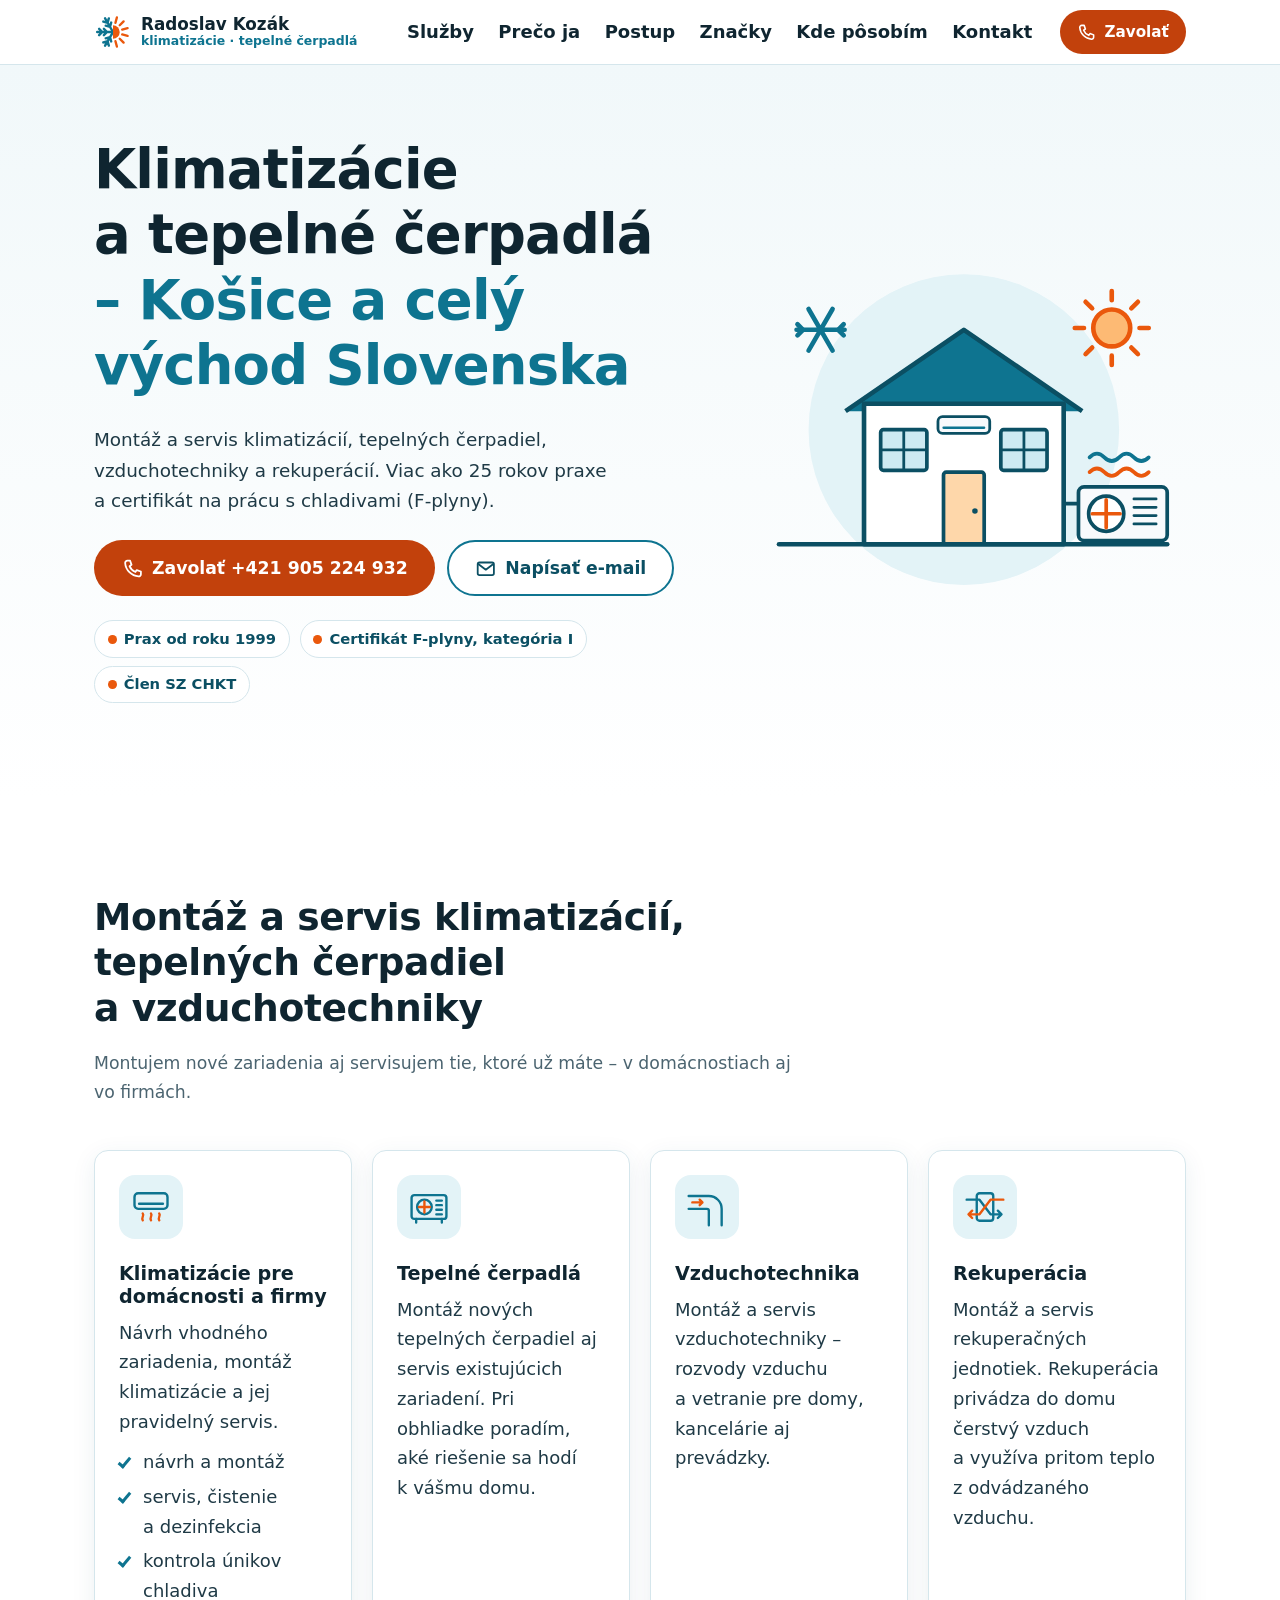
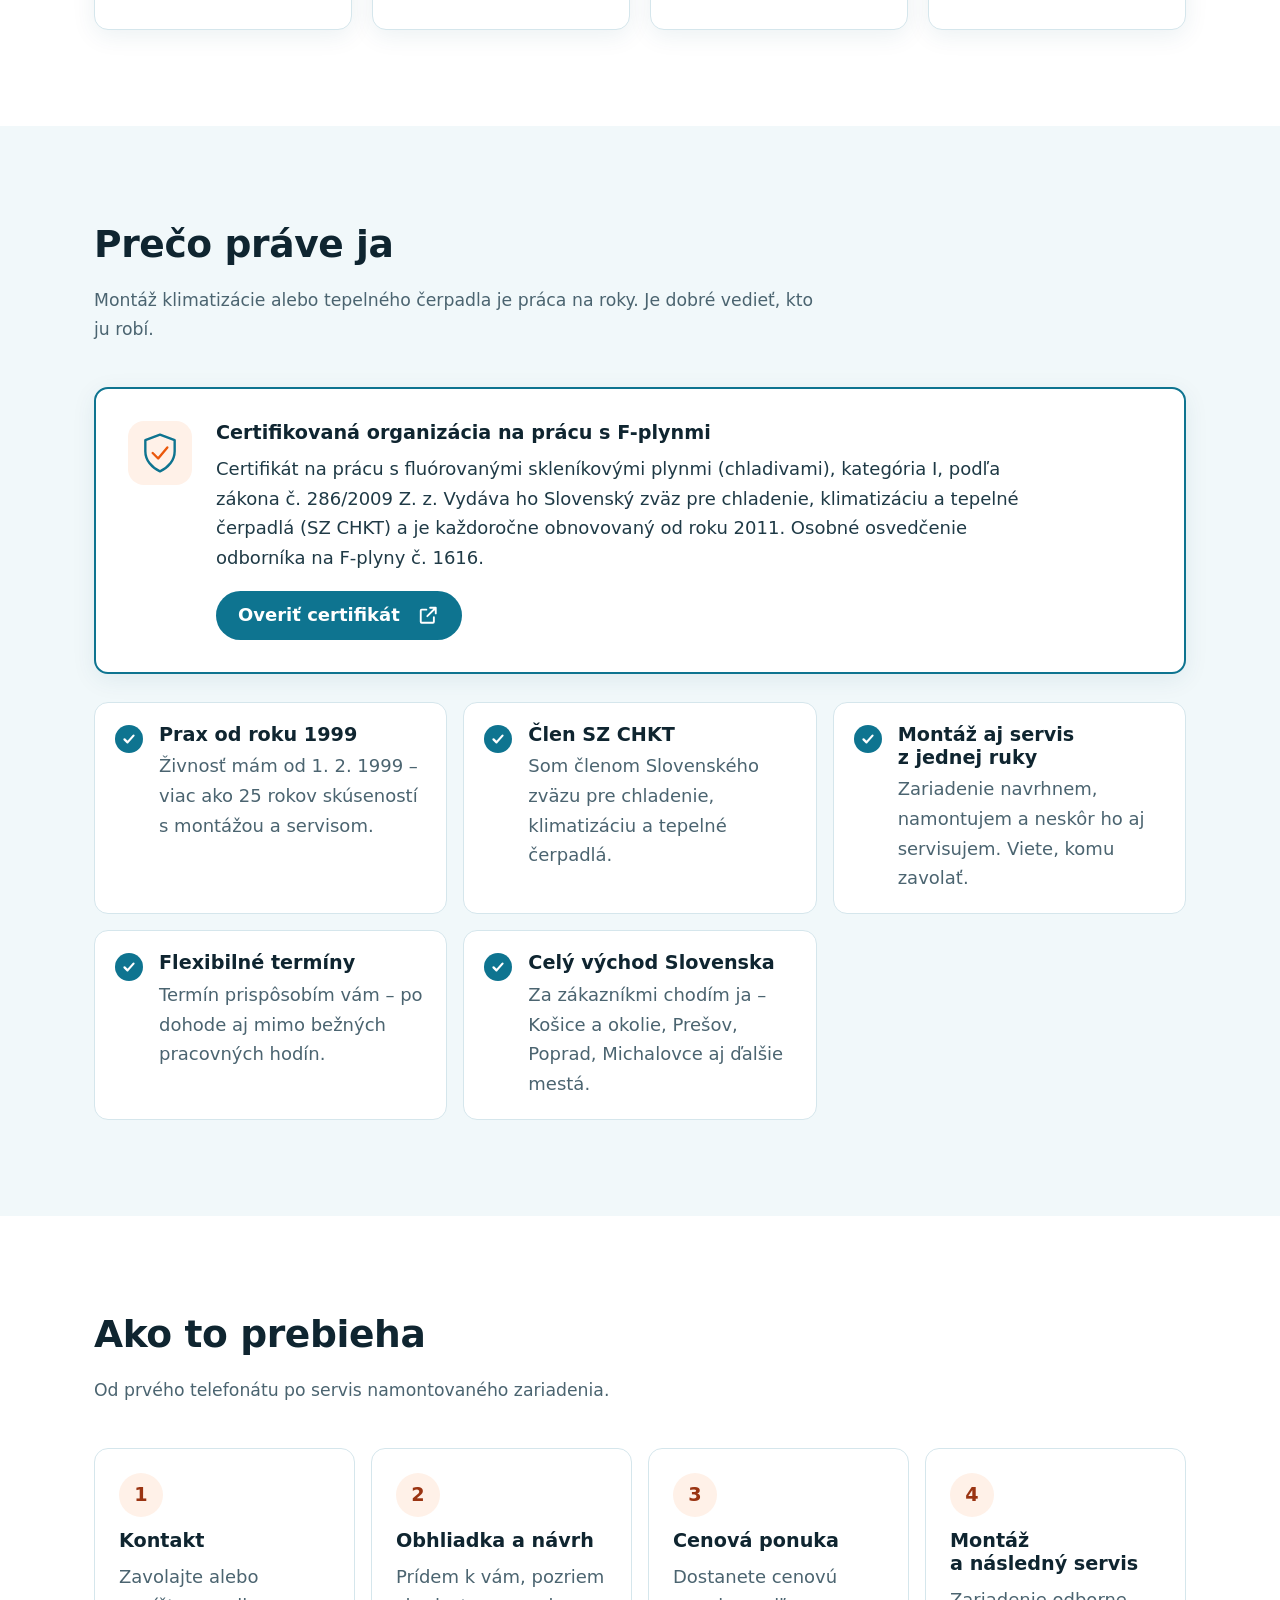
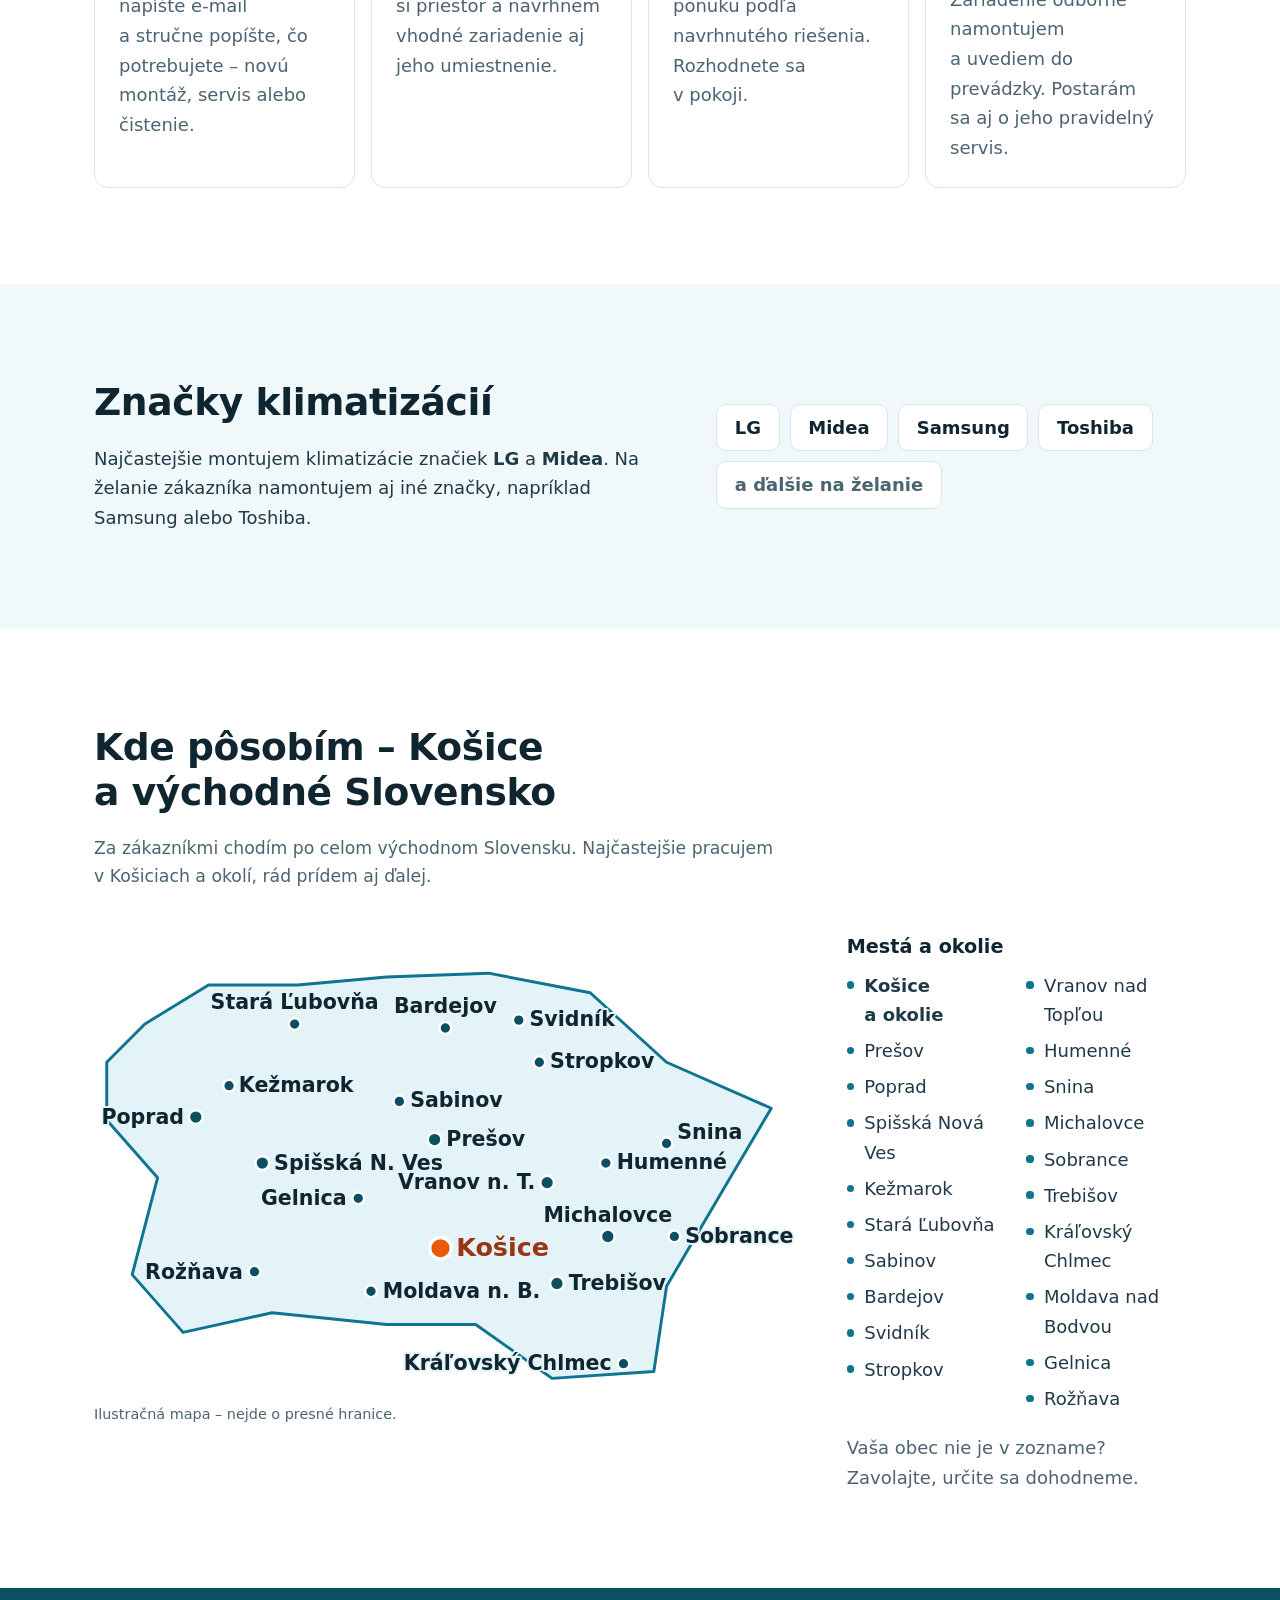
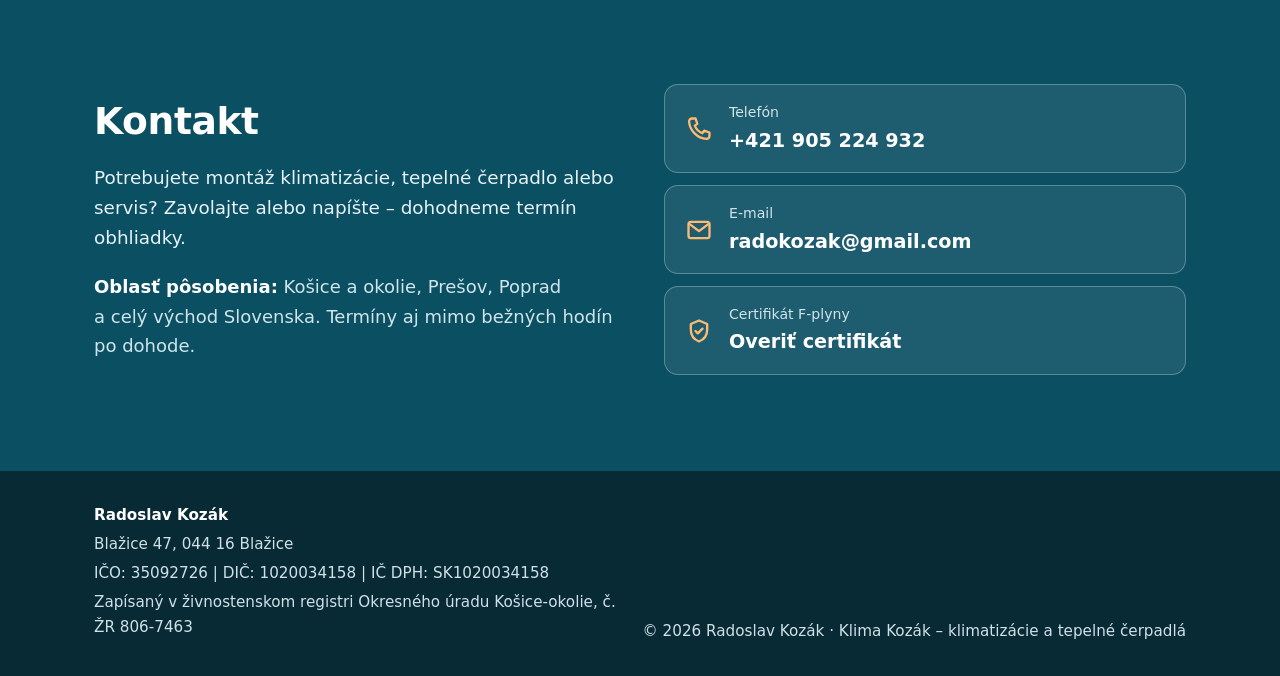
==== index.html @ f83362b9 "PNG ikona 192/512 px pre zobrazenie loga vo výsledkoch Google Co-Authored-By: Claude Opus 5.5 <norep" ====
<!DOCTYPE html>
<!--
  =====================================================================
  KONTAKTY (doplnené skriptom doplnit-kontakty.ps1)
  ---------------------------------------------------------------------
  Telefón:  +421 905 224 932  (v odkazoch tel:+421905224932)
  E-mail:   radokozak@gmail.com
  Doména:   klimakozak.sk
  Pri zmene: hromadne nahraďte starú hodnotu novou vo všetkých
  súboroch (index.html, 404.html, robots.txt, sitemap.xml).
  =====================================================================
-->
<html lang="sk">
<head>
  <meta charset="utf-8">
  <meta name="viewport" content="width=device-width, initial-scale=1">
  <title>Klimatizácie a tepelné čerpadlá Košice | Radoslav Kozák</title>
  <meta name="description" content="Montáž klimatizácie Košice, tepelné čerpadlo, rekuperácia a vzduchotechnika. Servis klimatizácií v Košiciach, Prešove, Poprade a na celom východnom Slovensku.">
  <link rel="canonical" href="https://klimakozak.sk/">
  <meta name="theme-color" content="#0b4f63">
  <meta name="color-scheme" content="light">

  <link rel="icon" href="favicon.ico" sizes="32x32">
  <link rel="icon" href="favicon.svg" type="image/svg+xml">
  <link rel="icon" href="icon-192.png" type="image/png" sizes="192x192">
  <link rel="apple-touch-icon" href="apple-touch-icon.png">

  <!-- Open Graph / sociálne siete -->
  <meta property="og:type" content="website">
  <meta property="og:locale" content="sk_SK">
  <meta property="og:site_name" content="Radoslav Kozák – klimatizácie a tepelné čerpadlá">
  <meta property="og:title" content="Klimatizácie a tepelné čerpadlá Košice | Radoslav Kozák">
  <meta property="og:description" content="Montáž a servis klimatizácií, tepelných čerpadiel, vzduchotechniky a rekuperácií. Košice a celý východ Slovenska, prax od roku 1999.">
  <meta property="og:url" content="https://klimakozak.sk/">
  <meta property="og:image" content="https://klimakozak.sk/images/og-image.png">
  <meta property="og:image:width" content="1200">
  <meta property="og:image:height" content="630">
  <meta property="og:image:alt" content="Radoslav Kozák – klimatizácie a tepelné čerpadlá, Košice a východné Slovensko">
  <meta name="twitter:card" content="summary_large_image">
  <meta name="twitter:title" content="Klimatizácie a tepelné čerpadlá Košice | Radoslav Kozák">
  <meta name="twitter:description" content="Montáž a servis klimatizácií, tepelných čerpadiel, vzduchotechniky a rekuperácií na východnom Slovensku.">
  <meta name="twitter:image" content="https://klimakozak.sk/images/og-image.png">

  <link rel="stylesheet" href="css/style.css">
  <script>document.documentElement.classList.add('js');</script>
  <script src="js/main.js" defer></script>

  <script type="application/ld+json">
  {
    "@context": "https://schema.org",
    "@type": "HVACBusiness",
    "@id": "https://klimakozak.sk/#firma",
    "name": "Radoslav Kozák – klimatizácie a tepelné čerpadlá",
    "legalName": "Radoslav Kozák",
    "alternateName": ["Klima Kozák", "Radoslav Kozák klimatizácie", "Radoslav Kozák – klimatizácie a tepelné čerpadlá"],
    "founder": { "@type": "Person", "name": "Radoslav Kozák" },
    "description": "Montáž a servis klimatizácií, tepelných čerpadiel, vzduchotechniky a rekuperácií v Košiciach a na celom východnom Slovensku.",
    "url": "https://klimakozak.sk/",
    "logo": "https://klimakozak.sk/icon-512.png",
    "image": "https://klimakozak.sk/images/og-image.png",
    "telephone": "+421 905 224 932",
    "email": "radokozak@gmail.com",
    "foundingDate": "1999-02-01",
    "taxID": "1020034158",
    "vatID": "SK1020034158",
    "identifier": {
      "@type": "PropertyValue",
      "propertyID": "IČO",
      "value": "35092726"
    },
    "address": {
      "@type": "PostalAddress",
      "streetAddress": "Blažice 47",
      "postalCode": "044 16",
      "addressLocality": "Blažice",
      "addressCountry": "SK"
    },
    "areaServed": [
      { "@type": "City", "name": "Košice" },
      { "@type": "AdministrativeArea", "name": "Košice-okolie" },
      { "@type": "City", "name": "Prešov" },
      { "@type": "City", "name": "Poprad" },
      { "@type": "City", "name": "Spišská Nová Ves" },
      { "@type": "City", "name": "Kežmarok" },
      { "@type": "City", "name": "Stará Ľubovňa" },
      { "@type": "City", "name": "Sabinov" },
      { "@type": "City", "name": "Bardejov" },
      { "@type": "City", "name": "Svidník" },
      { "@type": "City", "name": "Stropkov" },
      { "@type": "City", "name": "Vranov nad Topľou" },
      { "@type": "City", "name": "Humenné" },
      { "@type": "City", "name": "Snina" },
      { "@type": "City", "name": "Michalovce" },
      { "@type": "City", "name": "Sobrance" },
      { "@type": "City", "name": "Trebišov" },
      { "@type": "City", "name": "Kráľovský Chlmec" },
      { "@type": "City", "name": "Moldava nad Bodvou" },
      { "@type": "City", "name": "Gelnica" },
      { "@type": "City", "name": "Rožňava" },
      { "@type": "AdministrativeArea", "name": "Košický kraj" },
      { "@type": "AdministrativeArea", "name": "Prešovský kraj" }
    ],
    "hasOfferCatalog": {
      "@type": "OfferCatalog",
      "name": "Služby",
      "itemListElement": [
        { "@type": "Offer", "itemOffered": { "@type": "Service", "name": "Montáž a servis klimatizácií", "description": "Návrh, montáž, servis, čistenie a dezinfekcia klimatizácií, kontrola únikov chladiva – pre domácnosti aj firmy." } },
        { "@type": "Offer", "itemOffered": { "@type": "Service", "name": "Montáž a servis tepelných čerpadiel" } },
        { "@type": "Offer", "itemOffered": { "@type": "Service", "name": "Montáž a servis vzduchotechniky" } },
        { "@type": "Offer", "itemOffered": { "@type": "Service", "name": "Montáž a servis rekuperácie" } }
      ]
    },
    "hasCredential": {
      "@type": "EducationalOccupationalCredential",
      "name": "Certifikát pre prácu s fluórovanými skleníkovými plynmi – kategória I (zákon č. 286/2009 Z. z.)",
      "credentialCategory": "certifikát",
      "recognizedBy": {
        "@type": "Organization",
        "name": "Slovenský zväz pre chladenie, klimatizáciu a tepelné čerpadlá",
        "url": "https://www.szchkt.org/"
      },
      "url": "https://www.szchkt.org/a/databaza/organizacie/35092726/stranka"
    },
    "memberOf": {
      "@type": "Organization",
      "name": "Slovenský zväz pre chladenie, klimatizáciu a tepelné čerpadlá",
      "url": "https://www.szchkt.org/"
    }
  }
  </script>
</head>
<body>
  <a class="skip-link" href="#obsah">Preskočiť na obsah</a>

  <header class="site-header">
    <div class="container header-inner">
      <a class="brand" href="#uvod" aria-label="Radoslav Kozák – klimatizácie a tepelné čerpadlá, na začiatok stránky">
        <svg class="brand-mark" viewBox="0 0 48 48" width="40" height="40" aria-hidden="true" focusable="false">
          <use href="#symbol-logo"/>
        </svg>
        <span class="brand-text">
          <span class="brand-name">Radoslav Kozák</span>
          <span class="brand-tag">klimatizácie · tepelné čerpadlá</span>
        </span>
      </a>

      <a class="btn btn-accent btn-call" href="tel:+421905224932">
        <svg class="icon" viewBox="0 0 24 24" aria-hidden="true" focusable="false"><use href="#i-phone"/></svg>
        <span>Zavolať</span>
      </a>

      <button class="menu-toggle" type="button" aria-expanded="false" aria-controls="menu" aria-label="Menu">
        <svg class="icon" viewBox="0 0 24 24" aria-hidden="true" focusable="false">
          <path class="bar bar-1" d="M4 7h16"/><path class="bar bar-2" d="M4 12h16"/><path class="bar bar-3" d="M4 17h16"/>
        </svg>
      </button>

      <nav class="site-nav" id="menu" aria-label="Hlavná navigácia">
        <ul>
          <li><a href="#sluzby">Služby</a></li>
          <li><a href="#preco">Prečo ja</a></li>
          <li><a href="#postup">Postup</a></li>
          <li><a href="#znacky">Značky</a></li>
          <li><a href="#oblast">Kde pôsobím</a></li>
          <li><a href="#kontakt">Kontakt</a></li>
        </ul>
      </nav>
    </div>
  </header>

  <main id="obsah">
    <!-- ============ ÚVOD ============ -->
    <section class="hero" id="uvod" aria-labelledby="hero-nadpis">
      <div class="container hero-grid">
        <div class="hero-text">
          <h1 id="hero-nadpis">Klimatizácie a&nbsp;tepelné čerpadlá <span class="h1-place">– Košice a&nbsp;celý východ Slovenska</span></h1>
          <p class="lead">Montáž a&nbsp;servis klimatizácií, tepelných čerpadiel, vzduchotechniky a&nbsp;rekuperácií. Viac ako 25&nbsp;rokov praxe a&nbsp;certifikát na prácu s&nbsp;chladivami (F-plyny).</p>
          <div class="cta-row">
            <a class="btn btn-accent btn-lg" href="tel:+421905224932">
              <svg class="icon" viewBox="0 0 24 24" aria-hidden="true" focusable="false"><use href="#i-phone"/></svg>
              <span>Zavolať <span class="nowrap">+421 905 224 932</span></span>
            </a>
            <a class="btn btn-outline btn-lg" href="mailto:radokozak@gmail.com?subject=Dopyt%20z%20webu">
              <svg class="icon" viewBox="0 0 24 24" aria-hidden="true" focusable="false"><use href="#i-mail"/></svg>
              <span>Napísať e-mail</span>
            </a>
          </div>
          <ul class="badges">
            <li>Prax od roku 1999</li>
            <li>Certifikát F-plyny, kategória I</li>
            <li>Člen SZ CHKT</li>
          </ul>
        </div>

        <svg class="hero-art" viewBox="0 0 480 360" aria-hidden="true" focusable="false">
          <circle cx="240" cy="190" r="168" fill="#e3f3f7"/>
          <!-- vločka = chladenie -->
          <g fill="none" stroke="#0e7490" stroke-width="5" stroke-linecap="round">
            <path d="M59 82h52M72 59.5l26 45M98 59.5l-26 45"/>
            <path d="M66 82l-6-6M66 82l-6 6M104 82l6-6M104 82l6 6"/>
          </g>
          <!-- slnko = kúrenie -->
          <circle cx="400" cy="80" r="20" fill="#fdba74" stroke="#ea580c" stroke-width="5"/>
          <path d="M400 50V40M400 110v10M370 80h-10M430 80h10M421.2 58.8l7.1-7.1M378.8 58.8l-7.1-7.1M421.2 101.2l7.1 7.1M378.8 101.2l-7.1 7.1" stroke="#ea580c" stroke-width="5" stroke-linecap="round"/>
          <!-- dom -->
          <path d="M112 170 240 82l128 88" fill="#0e7490" stroke="#0b4f63" stroke-width="5" stroke-linejoin="round"/>
          <rect x="132" y="162" width="216" height="152" fill="#fff" stroke="#0b4f63" stroke-width="5" stroke-linejoin="round"/>
          <rect x="150" y="190" width="50" height="44" rx="3" fill="#cdeaf2" stroke="#0b4f63" stroke-width="4"/>
          <path d="M175 190v44M150 212h50" stroke="#0b4f63" stroke-width="3"/>
          <rect x="280" y="190" width="50" height="44" rx="3" fill="#cdeaf2" stroke="#0b4f63" stroke-width="4"/>
          <path d="M305 190v44M280 212h50" stroke="#0b4f63" stroke-width="3"/>
          <rect x="218" y="236" width="44" height="78" rx="3" fill="#fed7aa" stroke="#0b4f63" stroke-width="4"/>
          <circle cx="252" cy="278" r="3" fill="#0b4f63"/>
          <!-- vnútorná jednotka klimatizácie -->
          <rect x="212" y="176" width="56" height="18" rx="5" fill="#f8fafc" stroke="#0b4f63" stroke-width="3"/>
          <path d="M218 188h44" stroke="#0e7490" stroke-width="2.5" stroke-linecap="round"/>
          <!-- vonkajšia jednotka / tepelné čerpadlo -->
          <path d="M350 270h14" stroke="#0b4f63" stroke-width="4" stroke-linecap="round"/>
          <rect x="364" y="252" width="96" height="58" rx="6" fill="#f8fafc" stroke="#0b4f63" stroke-width="4"/>
          <circle cx="394" cy="281" r="19" fill="#fff" stroke="#0b4f63" stroke-width="4"/>
          <path d="M394 266v30M379 281h30" stroke="#ea580c" stroke-width="4" stroke-linecap="round"/>
          <path d="M424 265h24M424 274h24M424 283h24M424 292h24" stroke="#0b4f63" stroke-width="3" stroke-linecap="round"/>
          <path d="M376 236q8-8 16 0t16 0 16 0 16 0" fill="none" stroke="#ea580c" stroke-width="4" stroke-linecap="round"/>
          <path d="M376 220q8-8 16 0t16 0 16 0 16 0" fill="none" stroke="#0e7490" stroke-width="4" stroke-linecap="round"/>
          <!-- zem -->
          <path d="M40 314h420" stroke="#0b4f63" stroke-width="5" stroke-linecap="round"/>
        </svg>
      </div>
    </section>

    <!-- ============ SLUŽBY ============ -->
    <section class="section" id="sluzby" aria-labelledby="sluzby-nadpis">
      <div class="container">
        <div class="section-head">
          <h2 id="sluzby-nadpis">Montáž a&nbsp;servis klimatizácií, tepelných čerpadiel a&nbsp;vzduchotechniky</h2>
          <p>Montujem nové zariadenia aj servisujem tie, ktoré už máte – v&nbsp;domácnostiach aj vo&nbsp;firmách.</p>
        </div>

        <ul class="cards" role="list">
          <li class="card">
            <svg class="card-icon" viewBox="0 0 48 48" aria-hidden="true" focusable="false">
              <rect x="6" y="9" width="36" height="17" rx="4"/>
              <path d="M11 20.5h26"/>
              <path class="accent" d="M15 31c2 2.5-2 4.5 0 7.5M24 31c2 2.5-2 4.5 0 7.5M33 31c2 2.5-2 4.5 0 7.5"/>
            </svg>
            <h3>Klimatizácie pre domácnosti a&nbsp;firmy</h3>
            <p>Návrh vhodného zariadenia, montáž klimatizácie a&nbsp;jej pravidelný servis.</p>
            <ul class="ticks">
              <li>návrh a&nbsp;montáž</li>
              <li>servis, čistenie a&nbsp;dezinfekcia</li>
              <li>kontrola únikov chladiva</li>
            </ul>
          </li>
          <li class="card">
            <svg class="card-icon" viewBox="0 0 48 48" aria-hidden="true" focusable="false">
              <rect x="5" y="11" width="38" height="26" rx="3"/>
              <circle cx="19" cy="24" r="8"/>
              <path class="accent" d="M19 18v12M13 24h12"/>
              <path d="M32 17h6M32 22h6M32 27h6M32 32h6M10 37v4M38 37v4"/>
            </svg>
            <h3>Tepelné čerpadlá</h3>
            <p>Montáž nových tepelných čerpadiel aj servis existujúcich zariadení. Pri obhliadke poradím, aké riešenie sa hodí k&nbsp;vášmu domu.</p>
          </li>
          <li class="card">
            <svg class="card-icon" viewBox="0 0 48 48" aria-hidden="true" focusable="false">
              <path d="M4 12h22a14 14 0 0 1 14 14v18"/>
              <path d="M4 26h20a2 2 0 0 1 2 2v16"/>
              <path class="accent" d="M8 19h11M16 16l3 3-3 3"/>
            </svg>
            <h3>Vzduchotechnika</h3>
            <p>Montáž a&nbsp;servis vzduchotechniky – rozvody vzduchu a&nbsp;vetranie pre domy, kancelárie aj prevádzky.</p>
          </li>
          <li class="card">
            <svg class="card-icon" viewBox="0 0 48 48" aria-hidden="true" focusable="false">
              <rect x="15" y="9" width="18" height="30" rx="3"/>
              <path d="M4 16h14l12 16h12M38 28l4 4-4 4"/>
              <path class="accent" d="M44 16H30L18 32H6M10 28l-4 4 4 4"/>
            </svg>
            <h3>Rekuperácia</h3>
            <p>Montáž a&nbsp;servis rekuperačných jednotiek. Rekuperácia privádza do domu čerstvý vzduch a&nbsp;využíva pritom teplo z&nbsp;odvádzaného vzduchu.</p>
          </li>
        </ul>
      </div>
    </section>

    <!-- ============ PREČO PRÁVE JA ============ -->
    <section class="section section-alt" id="preco" aria-labelledby="preco-nadpis">
      <div class="container">
        <div class="section-head">
          <h2 id="preco-nadpis">Prečo práve ja</h2>
          <p>Montáž klimatizácie alebo tepelného čerpadla je práca na roky. Je dobré vedieť, kto ju robí.</p>
        </div>

        <div class="cert">
          <svg class="cert-icon" viewBox="0 0 48 48" aria-hidden="true" focusable="false">
            <path d="M24 4 40 10v12c0 10-7 18-16 22C15 40 8 32 8 22V10z"/>
            <path class="accent" d="m16 24 6 6 10-12"/>
          </svg>
          <div class="cert-text">
            <h3>Certifikovaná organizácia na prácu s&nbsp;F-plynmi</h3>
            <p>Certifikát na prácu s&nbsp;fluórovanými skleníkovými plynmi (chladivami), kategória&nbsp;I, podľa zákona č.&nbsp;286/2009&nbsp;Z.&nbsp;z. Vydáva ho Slovenský zväz pre chladenie, klimatizáciu a&nbsp;tepelné čerpadlá (SZ&nbsp;CHKT) a&nbsp;je každoročne obnovovaný od roku 2011. Osobné osvedčenie odborníka na F-plyny č.&nbsp;1616.</p>
            <a class="btn btn-primary" href="https://www.szchkt.org/a/databaza/organizacie/35092726/stranka" target="_blank" rel="noopener">
              Overiť certifikát<span class="visually-hidden"> v&nbsp;databáze SZ CHKT (otvorí sa v&nbsp;novom okne)</span>
              <svg class="icon" viewBox="0 0 24 24" aria-hidden="true" focusable="false"><path d="M14 4h6v6M20 4l-9 9M18 14v5a1 1 0 0 1-1 1H5a1 1 0 0 1-1-1V7a1 1 0 0 1 1-1h5"/></svg>
            </a>
          </div>
        </div>

        <ul class="reasons" role="list">
          <li>
            <h3>Prax od roku 1999</h3>
            <p>Živnosť mám od 1.&nbsp;2.&nbsp;1999 – viac ako 25&nbsp;rokov skúseností s&nbsp;montážou a&nbsp;servisom.</p>
          </li>
          <li>
            <h3>Člen SZ&nbsp;CHKT</h3>
            <p>Som členom Slovenského zväzu pre chladenie, klimatizáciu a&nbsp;tepelné čerpadlá.</p>
          </li>
          <li>
            <h3>Montáž aj servis z&nbsp;jednej ruky</h3>
            <p>Zariadenie navrhnem, namontujem a&nbsp;neskôr ho aj servisujem. Viete, komu zavolať.</p>
          </li>
          <li>
            <h3>Flexibilné termíny</h3>
            <p>Termín prispôsobím vám – po dohode aj mimo bežných pracovných hodín.</p>
          </li>
          <li>
            <h3>Celý východ Slovenska</h3>
            <p>Za zákazníkmi chodím ja – Košice a&nbsp;okolie, Prešov, Poprad, Michalovce aj ďalšie mestá.</p>
          </li>
        </ul>
      </div>
    </section>

    <!-- ============ AKO TO PREBIEHA ============ -->
    <section class="section" id="postup" aria-labelledby="postup-nadpis">
      <div class="container">
        <div class="section-head">
          <h2 id="postup-nadpis">Ako to prebieha</h2>
          <p>Od prvého telefonátu po servis namontovaného zariadenia.</p>
        </div>
        <ol class="steps">
          <li>
            <h3>Kontakt</h3>
            <p>Zavolajte alebo napíšte e-mail a&nbsp;stručne popíšte, čo potrebujete – novú montáž, servis alebo čistenie.</p>
          </li>
          <li>
            <h3>Obhliadka a&nbsp;návrh</h3>
            <p>Prídem k&nbsp;vám, pozriem si priestor a&nbsp;navrhnem vhodné zariadenie aj jeho umiestnenie.</p>
          </li>
          <li>
            <h3>Cenová ponuka</h3>
            <p>Dostanete cenovú ponuku podľa navrhnutého riešenia. Rozhodnete sa v&nbsp;pokoji.</p>
          </li>
          <li>
            <h3>Montáž a&nbsp;následný servis</h3>
            <p>Zariadenie odborne namontujem a&nbsp;uvediem do prevádzky. Postarám sa aj o&nbsp;jeho pravidelný servis.</p>
          </li>
        </ol>
      </div>
    </section>

    <!-- ============ ZNAČKY ============ -->
    <section class="section section-alt" id="znacky" aria-labelledby="znacky-nadpis">
      <div class="container brands">
        <div>
          <h2 id="znacky-nadpis">Značky klimatizácií</h2>
          <p>Najčastejšie montujem klimatizácie značiek <strong>LG</strong> a&nbsp;<strong>Midea</strong>. Na želanie zákazníka namontujem aj iné značky, napríklad Samsung alebo Toshiba.</p>
        </div>
        <ul class="brand-list" role="list">
          <li>LG</li>
          <li>Midea</li>
          <li>Samsung</li>
          <li>Toshiba</li>
          <li>a&nbsp;ďalšie na želanie</li>
        </ul>
      </div>
    </section>

    <!-- ============ KDE PÔSOBÍM ============ -->
    <section class="section" id="oblast" aria-labelledby="oblast-nadpis">
      <div class="container">
        <div class="section-head">
          <h2 id="oblast-nadpis">Kde pôsobím – Košice a&nbsp;východné Slovensko</h2>
          <p>Za zákazníkmi chodím po celom východnom Slovensku. Najčastejšie pracujem v&nbsp;Košiciach a&nbsp;okolí, rád prídem aj ďalej.</p>
        </div>
        <div class="area-grid">
          <figure class="map">
            <svg viewBox="0 0 720 470" role="img" aria-labelledby="mapa-nazov mapa-popis">
              <title id="mapa-nazov">Ilustračná mapa východného Slovenska</title>
              <desc id="mapa-popis">Zjednodušená mapa Košického a Prešovského kraja s vyznačenými mestami, v ktorých pôsobím. Zoznam miest je uvedený aj v texte.</desc>
              <g transform="translate(0 12)">
                <path class="map-land" d="M13 118 52 79l65-40h91l91-8 104-4 104 20 78 71 107 47-42 71-65 111-13 87-104 7-78-55h-91l-117-12-91 20-52-59 26-99-52-59z"/>
                <g class="map-dots">
                  <circle class="map-home" cx="354" cy="308" r="11"/>
                  <circle cx="348" cy="197" r="7"/>
                  <circle cx="104" cy="174" r="7"/>
                  <circle cx="172" cy="221" r="7"/>
                  <circle cx="138" cy="142" r="6"/>
                  <circle cx="205" cy="79" r="6"/>
                  <circle cx="312" cy="158" r="6"/>
                  <circle cx="359" cy="83" r="6"/>
                  <circle cx="434" cy="75" r="6"/>
                  <circle cx="455" cy="118" r="6"/>
                  <circle cx="463" cy="241" r="7"/>
                  <circle cx="523" cy="221" r="6"/>
                  <circle cx="585" cy="201" r="6"/>
                  <circle cx="525" cy="296" r="7"/>
                  <circle cx="593" cy="296" r="6"/>
                  <circle cx="473" cy="344" r="7"/>
                  <circle cx="541" cy="426" r="6"/>
                  <circle cx="283" cy="352" r="6"/>
                  <circle cx="270" cy="257" r="6"/>
                  <circle cx="164" cy="332" r="6"/>
                </g>
                <g class="map-labels" aria-hidden="true">
                  <text class="map-home-label" x="370" y="316">Košice</text>
                  <text x="360" y="204">Prešov</text>
                  <text x="92" y="181" text-anchor="end">Poprad</text>
                  <text x="184" y="228">Spišská N. Ves</text>
                  <text x="148" y="148">Kežmarok</text>
                  <text x="205" y="64" text-anchor="middle">Stará Ľubovňa</text>
                  <text x="323" y="164">Sabinov</text>
                  <text x="359" y="68" text-anchor="middle">Bardejov</text>
                  <text x="445" y="81">Svidník</text>
                  <text x="466" y="124">Stropkov</text>
                  <text x="451" y="248" text-anchor="end">Vranov n. T.</text>
                  <text x="534" y="227">Humenné</text>
                  <text x="596" y="196">Snina</text>
                  <text x="525" y="281" text-anchor="middle">Michalovce</text>
                  <text x="604" y="303">Sobrance</text>
                  <text x="485" y="351">Trebišov</text>
                  <text x="529" y="432" text-anchor="end">Kráľovský Chlmec</text>
                  <text x="295" y="359">Moldava n. B.</text>
                  <text x="258" y="264" text-anchor="end">Gelnica</text>
                  <text x="152" y="339" text-anchor="end">Rožňava</text>
                </g>
              </g>
            </svg>
            <figcaption>Ilustračná mapa – nejde o&nbsp;presné hranice.</figcaption>
          </figure>

          <div class="area-list">
            <h3>Mestá a&nbsp;okolie</h3>
            <ul class="cities">
              <li><strong>Košice a&nbsp;okolie</strong></li>
              <li>Prešov</li>
              <li>Poprad</li>
              <li>Spišská Nová Ves</li>
              <li>Kežmarok</li>
              <li>Stará Ľubovňa</li>
              <li>Sabinov</li>
              <li>Bardejov</li>
              <li>Svidník</li>
              <li>Stropkov</li>
              <li>Vranov nad Topľou</li>
              <li>Humenné</li>
              <li>Snina</li>
              <li>Michalovce</li>
              <li>Sobrance</li>
              <li>Trebišov</li>
              <li>Kráľovský Chlmec</li>
              <li>Moldava nad Bodvou</li>
              <li>Gelnica</li>
              <li>Rožňava</li>
            </ul>
            <p class="area-note">Vaša obec nie je v&nbsp;zozname? Zavolajte, určite sa dohodneme.</p>
          </div>
        </div>
      </div>
    </section>

    <!-- ============ REALIZÁCIE ============
      TODO: Sekcia je zatiaľ SKRYTÁ (atribút hidden), kým nebudú fotky.
      1. Nahrajte 3–6 fotiek do images/realizacie/ ako realizacia-1.webp … realizacia-6.webp
         (odporúčaná veľkosť 1200 × 900 px, formát WebP, do ~200 kB).
      2. Upravte texty v <figcaption> a alt texty podľa skutočnej realizácie.
      3. Nepoužité <figure> zmažte.
      4. Odstráňte atribút hidden z <section> nižšie a pridajte odkaz
         <li><a href="#realizacie">Realizácie</a></li> do navigácie v hlavičke.
    -->
    <section class="section section-alt" id="realizacie" aria-labelledby="realizacie-nadpis" hidden>
      <div class="container">
        <div class="section-head">
          <h2 id="realizacie-nadpis">Realizácie</h2>
          <p>Ukážky montáží klimatizácií a&nbsp;tepelných čerpadiel.</p>
        </div>
        <div class="gallery">
          <figure>
            <img src="images/realizacie/realizacia-1.webp" width="1200" height="900" loading="lazy" decoding="async" alt="TODO: popis fotky, napr. vonkajšia jednotka klimatizácie na rodinnom dome v Košiciach">
            <figcaption>TODO: Montáž klimatizácie, Košice</figcaption>
          </figure>
          <figure>
            <img src="images/realizacie/realizacia-2.webp" width="1200" height="900" loading="lazy" decoding="async" alt="TODO: popis fotky">
            <figcaption>TODO: popis realizácie</figcaption>
          </figure>
          <figure>
            <img src="images/realizacie/realizacia-3.webp" width="1200" height="900" loading="lazy" decoding="async" alt="TODO: popis fotky">
            <figcaption>TODO: popis realizácie</figcaption>
          </figure>
          <figure>
            <img src="images/realizacie/realizacia-4.webp" width="1200" height="900" loading="lazy" decoding="async" alt="TODO: popis fotky">
            <figcaption>TODO: popis realizácie</figcaption>
          </figure>
          <figure>
            <img src="images/realizacie/realizacia-5.webp" width="1200" height="900" loading="lazy" decoding="async" alt="TODO: popis fotky">
            <figcaption>TODO: popis realizácie</figcaption>
          </figure>
          <figure>
            <img src="images/realizacie/realizacia-6.webp" width="1200" height="900" loading="lazy" decoding="async" alt="TODO: popis fotky">
            <figcaption>TODO: popis realizácie</figcaption>
          </figure>
        </div>
      </div>
    </section>

    <!-- ============ KONTAKT ============ -->
    <section class="section section-dark" id="kontakt" aria-labelledby="kontakt-nadpis">
      <div class="container contact-grid">
        <div>
          <h2 id="kontakt-nadpis">Kontakt</h2>
          <p class="contact-lead">Potrebujete montáž klimatizácie, tepelné čerpadlo alebo servis? Zavolajte alebo napíšte – dohodneme termín obhliadky.</p>
          <p class="contact-area"><strong>Oblasť pôsobenia:</strong> Košice a&nbsp;okolie, Prešov, Poprad a&nbsp;celý východ Slovenska. Termíny aj mimo bežných hodín po dohode.</p>
        </div>
        <ul class="contact-list" role="list">
          <li>
            <a class="contact-link" href="tel:+421905224932">
              <svg class="icon" viewBox="0 0 24 24" aria-hidden="true" focusable="false"><use href="#i-phone"/></svg>
              <span><span class="contact-label">Telefón</span> <span class="contact-value nowrap">+421 905 224 932</span></span>
            </a>
          </li>
          <li>
            <a class="contact-link" href="mailto:radokozak@gmail.com?subject=Dopyt%20z%20webu">
              <svg class="icon" viewBox="0 0 24 24" aria-hidden="true" focusable="false"><use href="#i-mail"/></svg>
              <span><span class="contact-label">E-mail</span> <span class="contact-value">radokozak@gmail.com</span></span>
            </a>
          </li>
          <li>
            <a class="contact-link" href="https://www.szchkt.org/a/databaza/organizacie/35092726/stranka" target="_blank" rel="noopener">
              <svg class="icon" viewBox="0 0 24 24" aria-hidden="true" focusable="false"><path d="M12 3 19 6v5c0 5-3 8.5-7 10-4-1.5-7-5-7-10V6z"/><path d="m9 12 2 2 4-4"/></svg>
              <span><span class="contact-label">Certifikát F-plyny</span> <span class="contact-value">Overiť certifikát</span><span class="visually-hidden"> (otvorí sa v&nbsp;novom okne)</span></span>
            </a>
          </li>
        </ul>
      </div>
    </section>
  </main>

  <footer class="site-footer">
    <div class="container footer-grid">
      <div class="legal">
        <p class="legal-name">Radoslav Kozák</p>
        <p>Blažice 47, 044 16 Blažice</p>
        <p>IČO: 35092726 | DIČ: 1020034158 | IČ DPH: SK1020034158</p>
        <p>Zapísaný v živnostenskom registri Okresného úradu Košice-okolie, č. ŽR 806-7463</p>
      </div>
      <p class="copyright">© <span data-rok>2026</span> Radoslav Kozák · Klima Kozák – klimatizácie a&nbsp;tepelné čerpadlá</p>
    </div>
  </footer>

  <!-- Zdieľané SVG symboly (logo a ikony) -->
  <svg class="sprite" aria-hidden="true" focusable="false" xmlns="http://www.w3.org/2000/svg">
    <defs>
      <clipPath id="logo-clip"><rect x="0" y="0" width="24" height="48"/></clipPath>
      <symbol id="symbol-logo" viewBox="0 0 48 48">
        <g clip-path="url(#logo-clip)" fill="none" stroke="#0e7490" stroke-width="3" stroke-linecap="round" stroke-linejoin="round">
          <path d="M24 24H4M10.5 24l-4-4M10.5 24l-4 4M16.5 24l-4-4M16.5 24l-4 4"/>
          <path d="M24 24H4M10.5 24l-4-4M10.5 24l-4 4M16.5 24l-4-4M16.5 24l-4 4" transform="rotate(60 24 24)"/>
          <path d="M24 24H4M10.5 24l-4-4M10.5 24l-4 4M16.5 24l-4-4M16.5 24l-4 4" transform="rotate(-60 24 24)"/>
        </g>
        <path d="M24 15.5a8.5 8.5 0 0 1 0 17z" fill="#ea580c"/>
        <path d="M27.1 12.4l1.8-6.8M32.5 15.5l4.9-4.9M35.6 20.9l6.8-1.8M35.6 27.1l6.8 1.8M32.5 32.5l4.9 4.9M27.1 35.6l1.8 6.8" fill="none" stroke="#ea580c" stroke-width="3" stroke-linecap="round"/>
      </symbol>
      <symbol id="i-phone" viewBox="0 0 24 24">
        <path d="M6 3h3l1.6 4.6-2.2 1.5a11.5 11.5 0 0 0 6.5 6.5l1.5-2.2L21 15v3a2.5 2.5 0 0 1-2.6 2.5C10.6 20 4 13.4 3.5 5.6A2.5 2.5 0 0 1 6 3z"/>
      </symbol>
      <symbol id="i-mail" viewBox="0 0 24 24">
        <rect x="3" y="5" width="18" height="14" rx="2"/>
        <path d="m4 7 8 6 8-6"/>
      </symbol>
    </defs>
  </svg>
</body>
</html>
---- css/style.css ----
/* =========================================================
   Radoslav Kozák – klimatizácie a tepelné čerpadlá
   Mobile-first, bez frameworku, systémové písmo
   ========================================================= */

:root {
  --c-primary: #0e7490;       /* tyrkysová – hlavná */
  --c-primary-dark: #0b4f63;
  --c-primary-soft: #e3f3f7;
  --c-ink: #0f2530;           /* nadpisy */
  --c-text: #1f3a46;          /* text */
  --c-muted: #4b6470;
  --c-accent: #c2410c;        /* oranžová – akcent (tlačidlá, kontrast 5,2 : 1) */
  --c-accent-dark: #9a3412;
  --c-accent-graphic: #ea580c;
  --c-accent-soft: #fff1e8;
  --c-bg: #ffffff;
  --c-bg-alt: #f1f8fa;
  --c-line: #d5e6ec;
  --c-dark: #0b4f63;
  --c-footer: #082a35;

  --font: system-ui, -apple-system, "Segoe UI", Roboto, "Helvetica Neue", Arial, "Noto Sans", sans-serif;
  --radius: 14px;
  --maxw: 1140px;
  --gutter: 16px;
  --header-h: 64px;
  --shadow: 0 6px 24px rgba(11, 79, 99, .08);
}

*,
*::before,
*::after { box-sizing: border-box; }

html {
  -webkit-text-size-adjust: 100%;
  text-size-adjust: 100%;
  scroll-padding-top: calc(var(--header-h) + 12px);
}

@media (prefers-reduced-motion: no-preference) {
  html { scroll-behavior: smooth; }
}

body {
  margin: 0;
  font-family: var(--font);
  font-size: 1.0625rem;
  line-height: 1.65;
  color: var(--c-text);
  background: var(--c-bg);
  overflow-wrap: break-word;
}

@media (min-width: 768px) {
  body { font-size: 1.125rem; }
  :root { --gutter: 24px; }
}

h1, h2, h3 {
  color: var(--c-ink);
  line-height: 1.2;
  margin: 0 0 .5em;
  text-wrap: balance;
}

h1 { font-size: clamp(2rem, 7vw, 3.4rem); font-weight: 800; letter-spacing: -.015em; }
h2 { font-size: clamp(1.6rem, 4.5vw, 2.35rem); font-weight: 800; letter-spacing: -.01em; }
h3 { font-size: 1.2rem; font-weight: 700; }

p { margin: 0 0 1em; }

a { color: var(--c-primary); text-underline-offset: .18em; }
a:hover { color: var(--c-primary-dark); }

img, svg { max-width: 100%; }
img { height: auto; display: block; }

:focus-visible {
  outline: 3px solid var(--c-accent-graphic);
  outline-offset: 3px;
  border-radius: 4px;
}

.nowrap { white-space: nowrap; }

.visually-hidden {
  position: absolute !important;
  width: 1px; height: 1px;
  padding: 0; margin: -1px;
  overflow: hidden;
  clip: rect(0 0 0 0);
  white-space: nowrap;
  border: 0;
}

.skip-link {
  position: absolute;
  left: 12px; top: -100px;
  z-index: 100;
  padding: .6rem 1rem;
  background: var(--c-ink);
  color: #fff;
  border-radius: 8px;
  font-weight: 700;
}
.skip-link:focus { top: 12px; color: #fff; }

.sprite {
  position: absolute;
  width: 0; height: 0;
  overflow: hidden;
}

.container {
  width: 100%;
  max-width: var(--maxw);
  margin-inline: auto;
  padding-inline: var(--gutter);
}

.icon {
  width: 1.25em; height: 1.25em;
  flex: none;
  fill: none;
  stroke: currentColor;
  stroke-width: 2;
  stroke-linecap: round;
  stroke-linejoin: round;
}

/* ---------- Tlačidlá ---------- */
.btn {
  display: inline-flex;
  align-items: center;
  justify-content: center;
  gap: .55rem;
  min-height: 48px;
  padding: .7rem 1.25rem;
  border: 2px solid transparent;
  border-radius: 999px;
  font: inherit;
  font-weight: 700;
  line-height: 1.2;
  text-decoration: none;
  cursor: pointer;
  transition: background-color .15s, color .15s, border-color .15s;
}
.btn-lg { min-height: 56px; padding: .85rem 1.6rem; font-size: 1.08rem; }

.btn-accent { background: var(--c-accent); color: #fff; }
.btn-accent:hover { background: var(--c-accent-dark); color: #fff; }

.btn-primary { background: var(--c-primary); color: #fff; }
.btn-primary:hover { background: var(--c-primary-dark); color: #fff; }

.btn-outline { background: #fff; color: var(--c-primary-dark); border-color: var(--c-primary); }
.btn-outline:hover { background: var(--c-primary-soft); color: var(--c-primary-dark); }

/* ---------- Hlavička ---------- */
.site-header {
  position: sticky;
  top: 0;
  z-index: 50;
  background: rgba(255, 255, 255, .97);
  border-bottom: 1px solid var(--c-line);
}

.header-inner {
  position: relative;
  display: flex;
  align-items: center;
  gap: 10px;
  min-height: var(--header-h);
}

.brand {
  display: flex;
  align-items: center;
  gap: 9px;
  margin-right: auto;
  min-width: 0;
  color: var(--c-ink);
  text-decoration: none;
}
.brand:hover { color: var(--c-ink); }
.brand-mark { width: 38px; height: 38px; flex: none; }
.brand-text { display: flex; flex-direction: column; min-width: 0; line-height: 1.15; }
.brand-name { font-weight: 800; font-size: 1.05rem; white-space: nowrap; }
.brand-tag { display: none; font-size: .78rem; font-weight: 600; color: var(--c-primary); white-space: nowrap; }

@media (min-width: 420px) {
  .brand-tag { display: block; }
}

.btn-call { min-height: 44px; padding: .5rem .95rem; font-size: .95rem; flex: none; }

@media (max-width: 399px) {
  .header-inner { gap: 8px; }
  .brand { gap: 7px; }
  .brand-mark { width: 32px; height: 32px; }
  .brand-name { font-size: .98rem; }
  .btn-call { padding: .5rem .85rem; }
  .btn-call .icon { display: none; }
}

.menu-toggle {
  display: inline-flex;
  align-items: center;
  justify-content: center;
  width: 44px; height: 44px;
  flex: none;
  padding: 0;
  border: 2px solid var(--c-line);
  border-radius: 10px;
  background: #fff;
  color: var(--c-ink);
  cursor: pointer;
}
.menu-toggle .icon { width: 24px; height: 24px; stroke-width: 2.4; }
.menu-toggle .bar { transition: transform .2s, opacity .2s; transform-origin: 12px 12px; }
.menu-toggle[aria-expanded="true"] .bar-1 { transform: translateY(5px) rotate(45deg); }
.menu-toggle[aria-expanded="true"] .bar-2 { opacity: 0; }
.menu-toggle[aria-expanded="true"] .bar-3 { transform: translateY(-5px) rotate(-45deg); }

/* Bez JS: menu je vždy zobrazené a tlačidlo skryté */
html:not(.js) .menu-toggle { display: none; }
html:not(.js) .header-inner { flex-wrap: wrap; padding-block: 8px; }
html:not(.js) .site-nav { flex-basis: 100%; }

.site-nav ul {
  list-style: none;
  margin: 0;
  padding: 0;
}
.site-nav a {
  display: block;
  padding: .75rem .5rem;
  color: var(--c-ink);
  font-weight: 600;
  text-decoration: none;
  border-radius: 8px;
}
.site-nav a:hover { color: var(--c-primary); background: var(--c-bg-alt); }

html.js .site-nav {
  display: none;
  position: absolute;
  top: 100%;
  left: 0; right: 0;
  padding: 8px var(--gutter) 16px;
  background: #fff;
  border-bottom: 1px solid var(--c-line);
  box-shadow: 0 12px 24px rgba(11, 79, 99, .12);
}
html.js .site-nav.is-open { display: block; }
.site-nav li + li { border-top: 1px solid var(--c-line); }

@media (min-width: 960px) {
  .header-inner { gap: 16px; }
  html.js .menu-toggle { display: none; }
  html.js .site-nav,
  html:not(.js) .site-nav {
    display: block;
    position: static;
    flex-basis: auto;
    order: 2;
    padding: 0;
    border: 0;
    box-shadow: none;
    background: none;
  }
  .site-nav ul { display: flex; gap: 2px; }
  .site-nav li + li { border-top: 0; }
  .site-nav a { padding: .5rem .7rem; }
  .btn-call { order: 3; }
  html:not(.js) .header-inner { flex-wrap: nowrap; padding-block: 0; }
}

/* ---------- Úvod ---------- */
.hero {
  background: linear-gradient(180deg, var(--c-bg-alt) 0%, #fff 100%);
  padding-block: 40px 56px;
}
.hero-grid { display: grid; gap: 32px; align-items: center; }
.h1-place { display: block; color: var(--c-primary); }
.lead { font-size: 1.15rem; color: var(--c-text); max-width: 36em; }
.cta-row { display: flex; flex-wrap: wrap; gap: 12px; margin-block: 24px; }
.cta-row .btn { flex: 1 1 100%; }
.badges {
  list-style: none;
  margin: 0;
  padding: 0;
  display: flex;
  flex-wrap: wrap;
  gap: 8px 10px;
}
.badges li {
  display: inline-flex;
  align-items: center;
  gap: .45rem;
  padding: .35rem .8rem;
  background: #fff;
  border: 1px solid var(--c-line);
  border-radius: 999px;
  font-size: .92rem;
  font-weight: 600;
  color: var(--c-primary-dark);
}
.badges li::before {
  content: "";
  width: .55rem; height: .55rem;
  border-radius: 50%;
  background: var(--c-accent-graphic);
}
.hero-art { width: 100%; max-width: 340px; height: auto; margin-inline: auto; display: block; }

@media (min-width: 560px) {
  .cta-row .btn { flex: 0 1 auto; }
}
@media (min-width: 900px) {
  .hero { padding-block: 72px 96px; }
  .hero-grid { grid-template-columns: 1.15fr .85fr; gap: 48px; }
  .hero-art { max-width: 480px; }
}
@media (min-width: 560px) and (max-width: 899px) {
  .hero-art { max-width: 400px; }
}

/* ---------- Sekcie ---------- */
.section { padding-block: 64px; }
.section-alt { background: var(--c-bg-alt); }
.section-head { max-width: 46rem; margin-bottom: 32px; }
.section-head p { color: var(--c-muted); font-size: 1.08rem; margin: 0; }

@media (min-width: 900px) {
  .section { padding-block: 96px; }
  .section-head { margin-bottom: 44px; }
}

/* ---------- Služby ---------- */
.cards {
  list-style: none;
  margin: 0;
  padding: 0;
  display: grid;
  gap: 20px;
}
.card {
  padding: 24px;
  background: #fff;
  border: 1px solid var(--c-line);
  border-radius: var(--radius);
  box-shadow: var(--shadow);
}
.card p { margin-bottom: .6em; }
.card-icon,
.cert-icon {
  width: 64px; height: 64px;
  padding: 10px;
  margin-bottom: 14px;
  background: var(--c-primary-soft);
  border-radius: 16px;
  fill: none;
  stroke: var(--c-primary);
  stroke-width: 2.6;
  stroke-linecap: round;
  stroke-linejoin: round;
}
.card-icon .accent,
.cert-icon .accent { stroke: var(--c-accent-graphic); }

.ticks { list-style: none; margin: 0; padding: 0; }
.ticks li { position: relative; padding-left: 1.5rem; margin-top: .3rem; }
.ticks li::before {
  content: "";
  position: absolute;
  left: .15rem; top: .45em;
  width: .45rem; height: .8rem;
  border: solid var(--c-primary);
  border-width: 0 3px 3px 0;
  transform: rotate(40deg);
}

@media (min-width: 640px) { .cards { grid-template-columns: repeat(2, 1fr); } }
@media (min-width: 1080px) { .cards { grid-template-columns: repeat(4, 1fr); } }

/* ---------- Prečo ja ---------- */
.cert {
  display: grid;
  gap: 4px 24px;
  padding: 24px;
  margin-bottom: 28px;
  background: #fff;
  border: 2px solid var(--c-primary);
  border-radius: var(--radius);
  box-shadow: var(--shadow);
}
.cert-icon { background: var(--c-accent-soft); }
.cert-text p { max-width: 52rem; }
@media (min-width: 768px) {
  .cert { grid-template-columns: auto 1fr; padding: 32px; }
}

.reasons {
  list-style: none;
  margin: 0;
  padding: 0;
  display: grid;
  gap: 16px;
}
.reasons li {
  position: relative;
  padding: 20px 20px 20px 64px;
  background: #fff;
  border: 1px solid var(--c-line);
  border-radius: var(--radius);
}
.reasons li::before {
  content: "";
  position: absolute;
  left: 20px; top: 22px;
  width: 28px; height: 28px;
  border-radius: 50%;
  background: var(--c-primary) url("data:image/svg+xml,%3Csvg xmlns='http://www.w3.org/2000/svg' viewBox='0 0 24 24' fill='none' stroke='%23fff' stroke-width='3' stroke-linecap='round' stroke-linejoin='round'%3E%3Cpath d='m6 12.5 4 4 8-9'/%3E%3C/svg%3E") center / 18px no-repeat;
}
.reasons h3 { margin-bottom: .3em; }
.reasons p { margin: 0; color: var(--c-muted); }

@media (min-width: 640px) { .reasons { grid-template-columns: repeat(2, 1fr); } }
@media (min-width: 1080px) { .reasons { grid-template-columns: repeat(3, 1fr); } }

/* ---------- Postup ---------- */
.steps {
  list-style: none;
  counter-reset: krok;
  margin: 0;
  padding: 0;
  display: grid;
  gap: 16px;
}
.steps li {
  counter-increment: krok;
  position: relative;
  padding: 24px;
  border: 1px solid var(--c-line);
  border-radius: var(--radius);
  background: #fff;
}
.steps li::before {
  content: counter(krok);
  display: grid;
  place-items: center;
  width: 44px; height: 44px;
  margin-bottom: 12px;
  border-radius: 50%;
  background: var(--c-accent-soft);
  color: var(--c-accent-dark);
  font-weight: 800;
  font-size: 1.2rem;
}
.steps p { margin: 0; color: var(--c-muted); }

@media (min-width: 640px) { .steps { grid-template-columns: repeat(2, 1fr); } }
@media (min-width: 1080px) { .steps { grid-template-columns: repeat(4, 1fr); } }

/* ---------- Značky ---------- */
.brands { display: grid; gap: 24px; align-items: center; }
.brands p { margin: 0; max-width: 40rem; }
.brand-list {
  list-style: none;
  margin: 0;
  padding: 0;
  display: flex;
  flex-wrap: wrap;
  gap: 10px;
}
.brand-list li {
  padding: .5rem 1.1rem;
  background: #fff;
  border: 1px solid var(--c-line);
  border-radius: 10px;
  font-weight: 700;
  color: var(--c-ink);
}
.brand-list li:last-child { font-weight: 600; color: var(--c-muted); }
@media (min-width: 900px) {
  .brands { grid-template-columns: 1.1fr .9fr; gap: 48px; }
}

/* ---------- Oblasť ---------- */
.area-grid { display: grid; gap: 32px; }
.map { margin: 0; }
.map svg { display: block; width: 100%; height: auto; }
.map figcaption { margin-top: 8px; font-size: .9rem; color: var(--c-muted); }
.map-land { fill: var(--c-primary-soft); stroke: var(--c-primary); stroke-width: 3; stroke-linejoin: round; }
.map-dots circle { fill: var(--c-primary-dark); stroke: #fff; stroke-width: 2.5; }
.map-dots .map-home { fill: var(--c-accent-graphic); stroke-width: 3.5; }
.map-labels text { font-family: var(--font); font-size: 21px; font-weight: 600; fill: var(--c-ink); paint-order: stroke; stroke: var(--c-primary-soft); stroke-width: 4px; stroke-linejoin: round; }
.map-labels .map-home-label { font-size: 26px; font-weight: 800; fill: var(--c-accent-dark); }

.cities {
  list-style: none;
  margin: 0 0 16px;
  padding: 0;
  columns: 2;
  column-gap: 20px;
}
.cities li { padding: .2rem 0 .2rem 1.1rem; position: relative; break-inside: avoid; }
.cities li::before {
  content: "";
  position: absolute;
  left: 0; top: .78em;
  width: .45rem; height: .45rem;
  border-radius: 50%;
  background: var(--c-primary);
}
.area-note { color: var(--c-muted); margin: 0; }

@media (min-width: 900px) {
  .area-grid { grid-template-columns: 1.35fr .65fr; gap: 48px; align-items: start; }
}

/* ---------- Realizácie ---------- */
.gallery { display: grid; gap: 16px; }
.gallery figure { margin: 0; background: #fff; border-radius: var(--radius); overflow: hidden; border: 1px solid var(--c-line); }
.gallery img { width: 100%; aspect-ratio: 4 / 3; object-fit: cover; }
.gallery figcaption { padding: 10px 14px; font-size: .95rem; color: var(--c-muted); }
@media (min-width: 640px) { .gallery { grid-template-columns: repeat(2, 1fr); } }
@media (min-width: 1080px) { .gallery { grid-template-columns: repeat(3, 1fr); } }

/* ---------- Kontakt ---------- */
.section-dark { background: var(--c-dark); color: #e6f2f5; }
.section-dark h2 { color: #fff; }
.section-dark a { color: #fff; }
.section-dark :focus-visible { outline-color: #fdba74; }
.contact-grid { display: grid; gap: 28px; }
.contact-lead { font-size: 1.15rem; }
.contact-area { margin: 0; color: #cfe5ea; }
.contact-area strong { color: #fff; }
.contact-list { list-style: none; margin: 0; padding: 0; display: grid; gap: 12px; }
.contact-link {
  display: flex;
  align-items: center;
  gap: 16px;
  padding: 16px 20px;
  background: rgba(255, 255, 255, .08);
  border: 1px solid rgba(255, 255, 255, .28);
  border-radius: var(--radius);
  text-decoration: none;
  min-width: 0;
}
.contact-link:hover { background: rgba(255, 255, 255, .16); }
.contact-link .icon { width: 28px; height: 28px; color: #fdba74; }
.contact-label { display: block; font-size: .88rem; color: #cfe5ea; }
.contact-value { display: block; font-size: 1.2rem; font-weight: 700; color: #fff; overflow-wrap: anywhere; }

@media (min-width: 900px) {
  .contact-grid { grid-template-columns: 1fr 1fr; gap: 48px; align-items: center; }
}

/* ---------- Pätička ---------- */
.site-footer {
  background: var(--c-footer);
  color: #cfe0e6;
  padding-block: 32px;
  font-size: .95rem;
}
.footer-grid { display: grid; gap: 16px; }
.legal p { margin: 0 0 .25em; }
.legal-name { font-weight: 700; color: #fff; }
.copyright { margin: 0; }
@media (min-width: 900px) {
  .footer-grid { grid-template-columns: 1fr auto; align-items: end; }
}

/* ---------- 404 ---------- */
.notfound { padding-block: 72px 96px; text-align: center; }
.notfound .lead { margin-inline: auto; }
.notfound .cta-row { justify-content: center; }
.notfound-code { font-size: clamp(4rem, 18vw, 8rem); font-weight: 800; line-height: 1; color: var(--c-primary-soft); margin: 0 0 8px; -webkit-text-stroke: 2px var(--c-primary); }

@media print {
  .site-header, .menu-toggle, .cta-row { display: none !important; }
  .section-dark, .site-footer { background: none; color: #000; }
  .section-dark h2, .section-dark a, .contact-value { color: #000; }
}
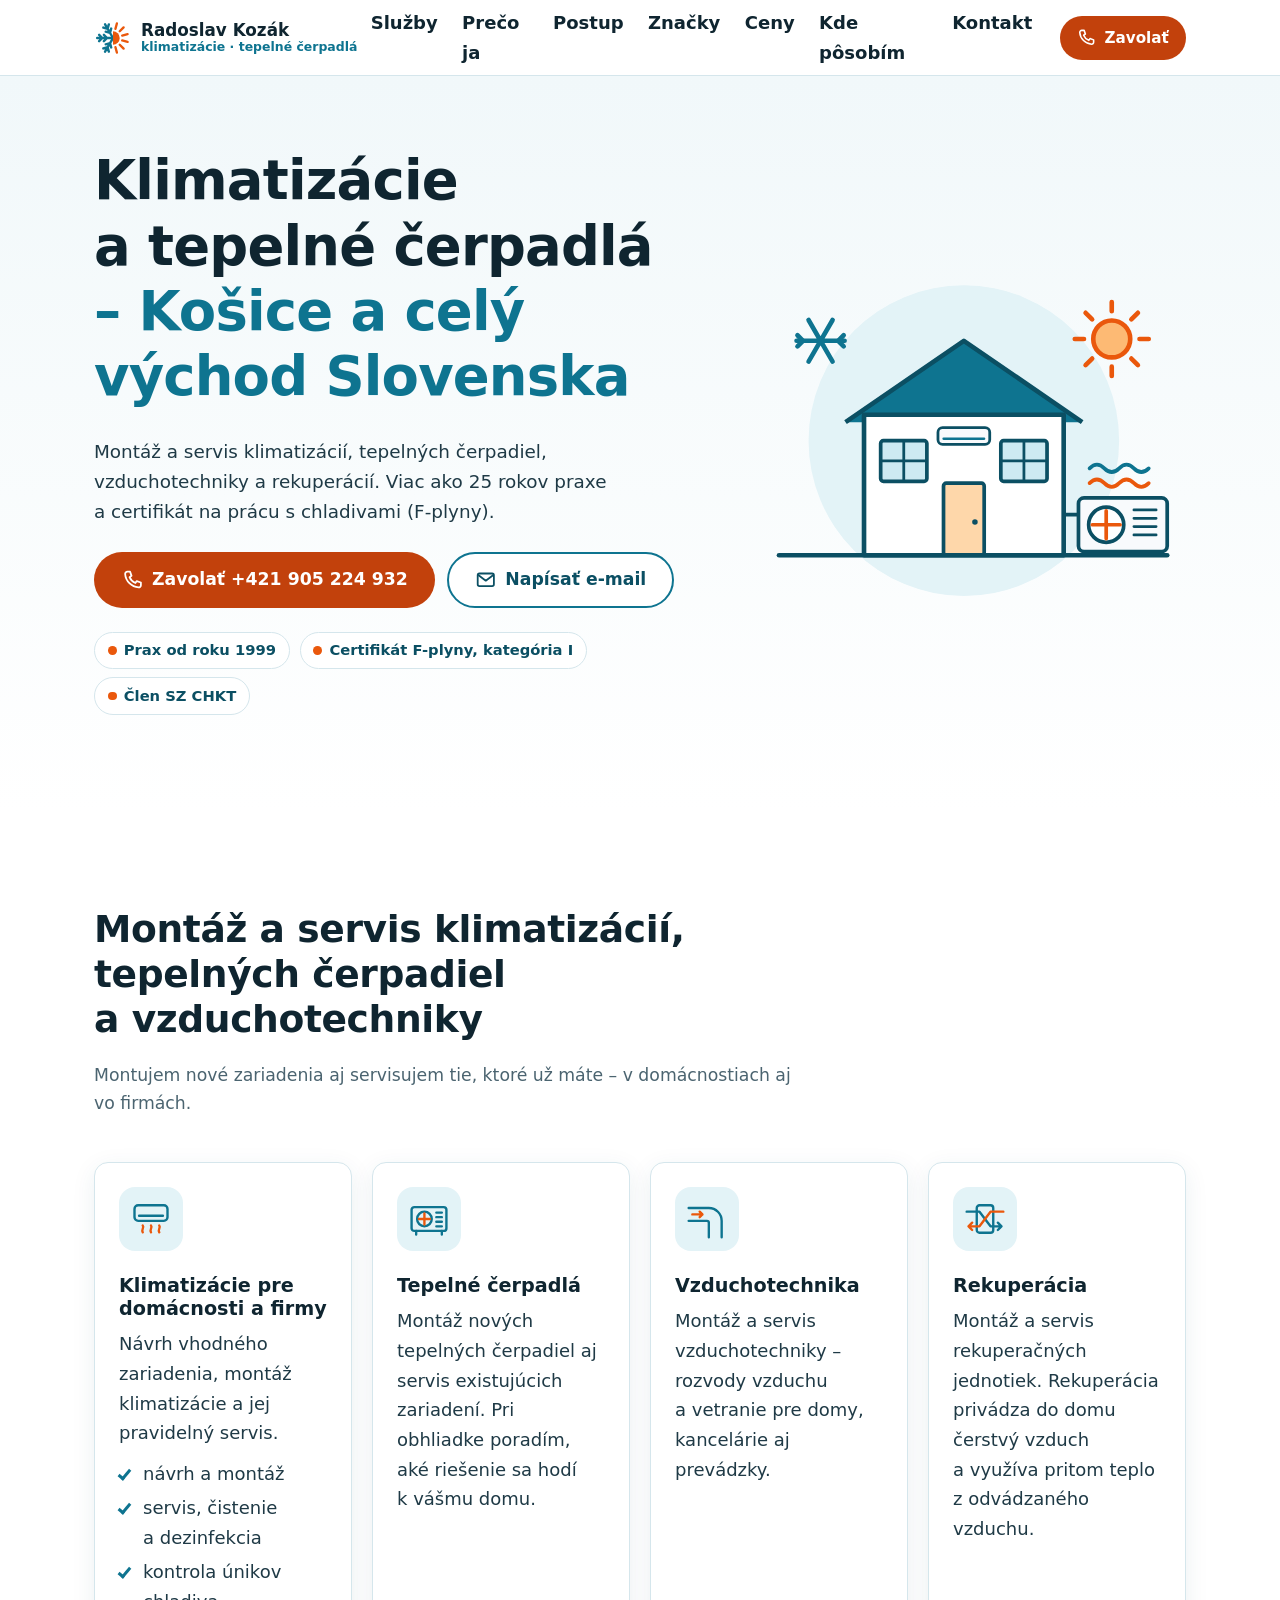
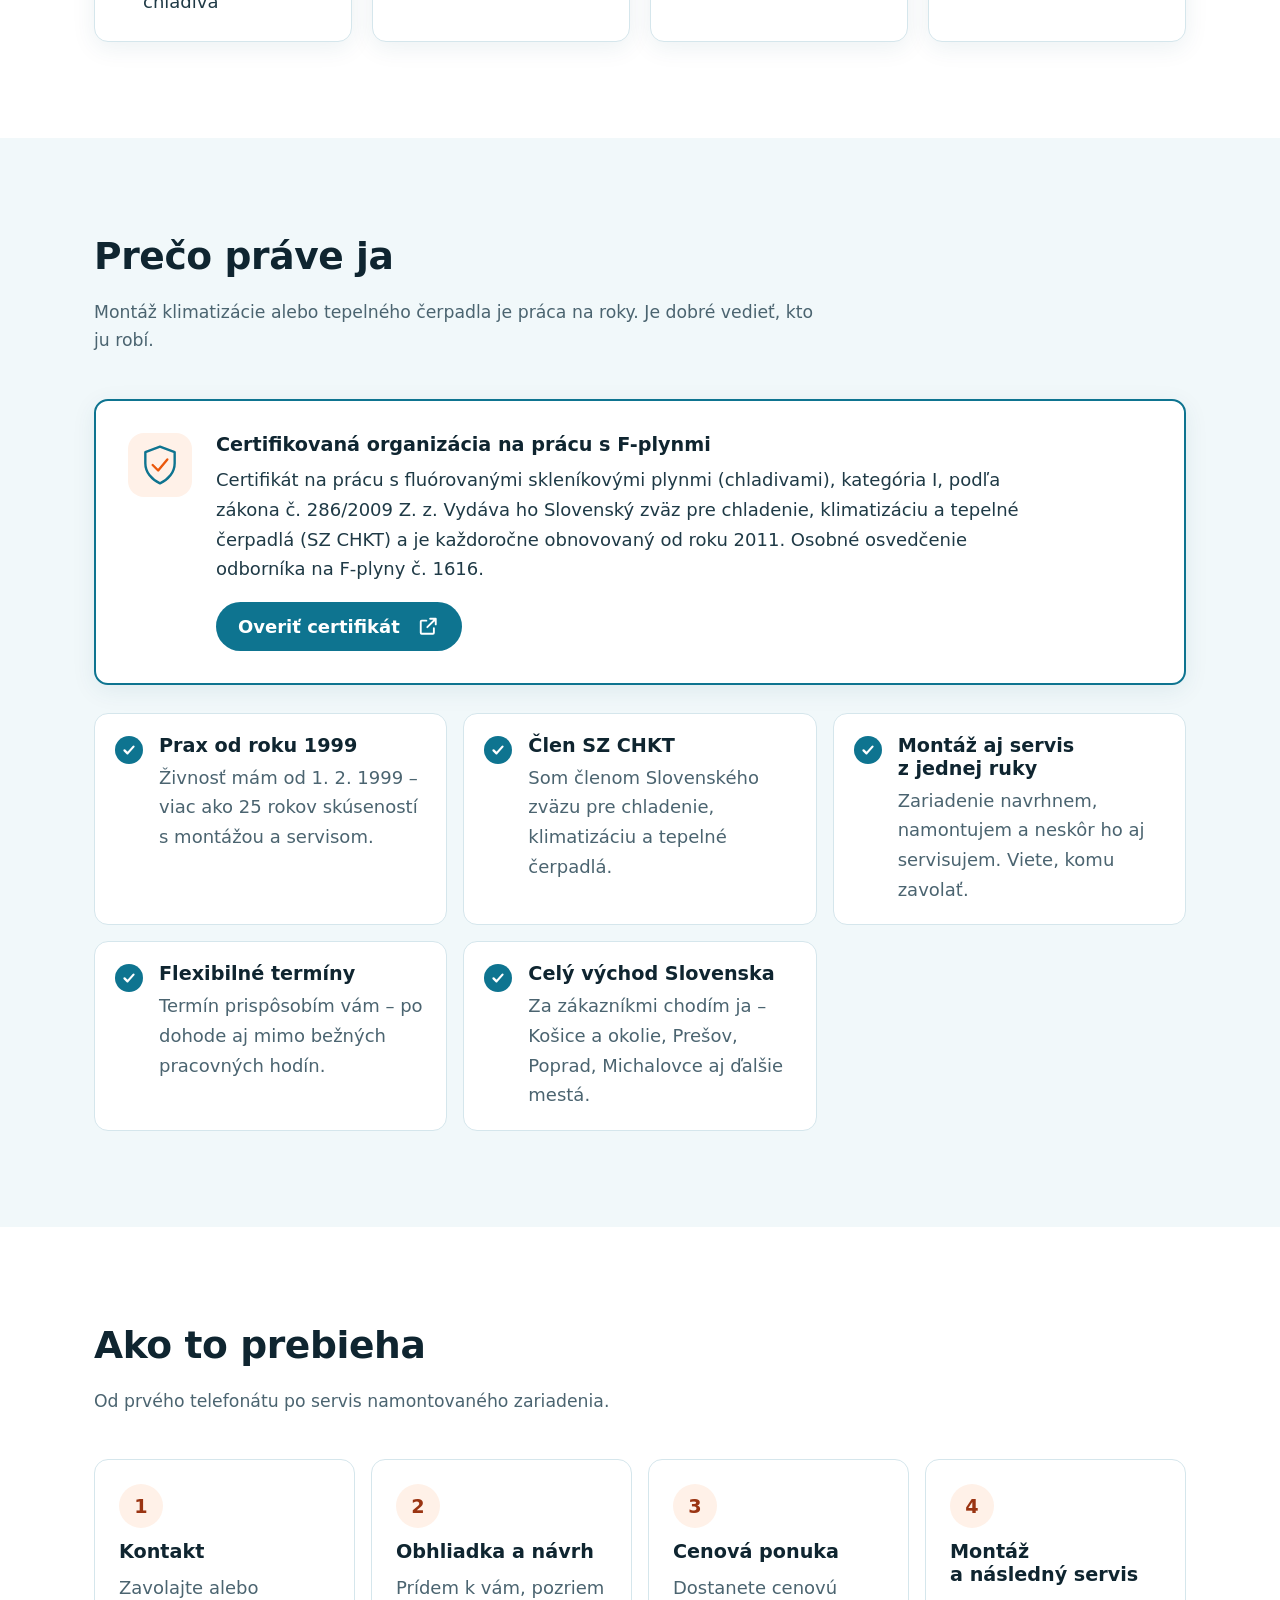
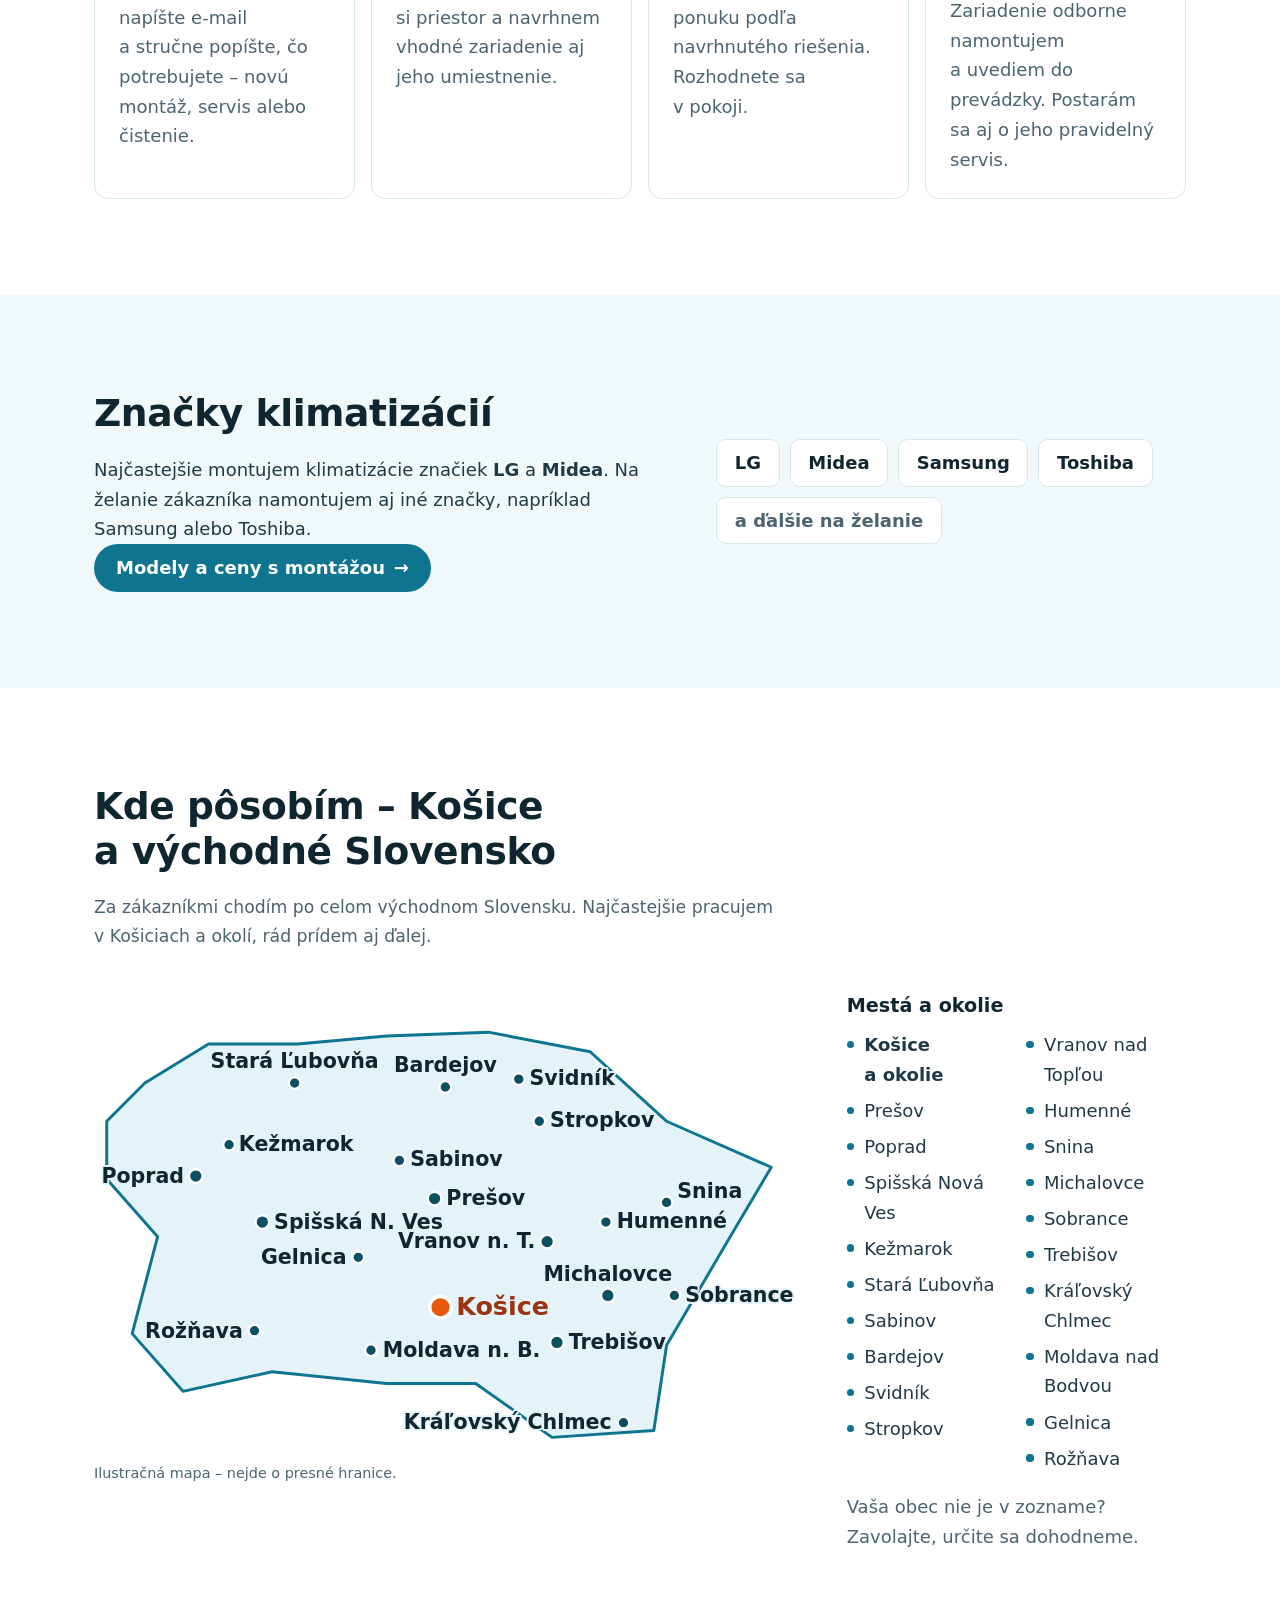
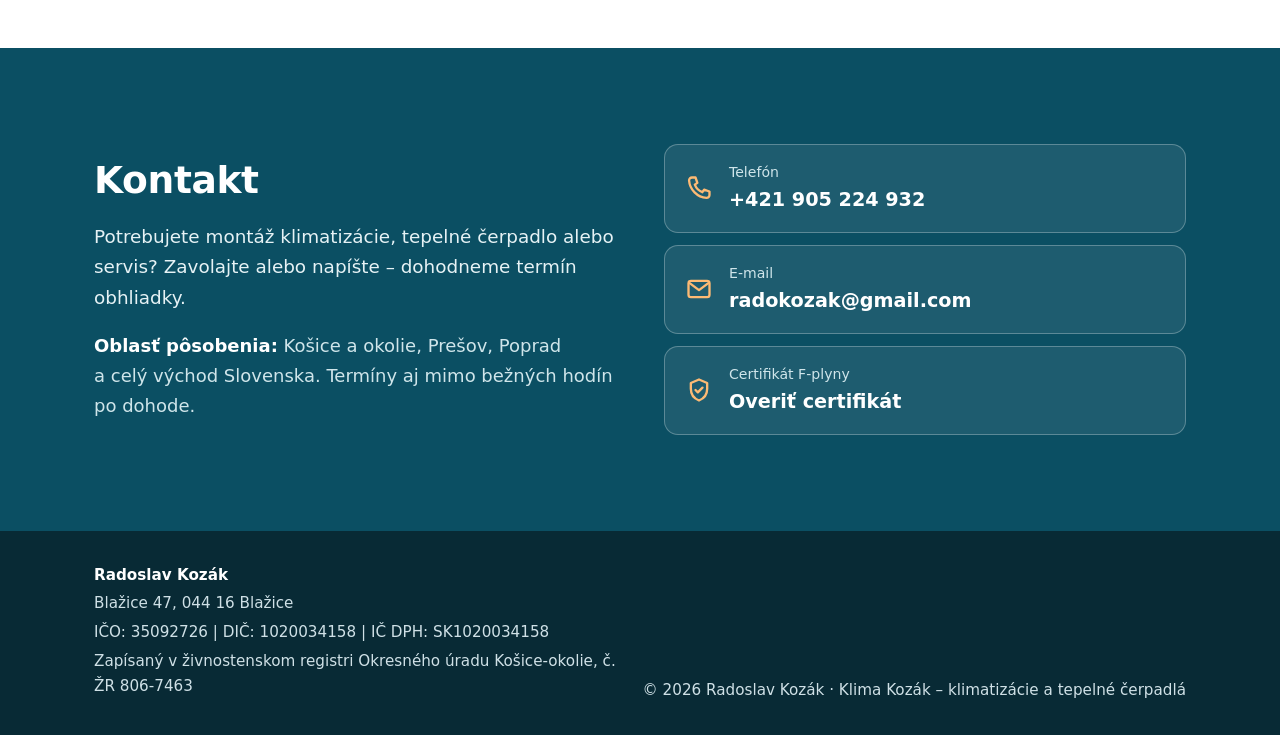
==== commit 22933ca9: "Podstránka Ceny klimatizácií (ukážka s ilustračnými modelmi a cenami) Zatiaľ noindex a s označením U" ====
--- a/index.html
+++ b/index.html
@@ -28,7 +28,7 @@
   <!-- Open Graph / sociálne siete -->
   <meta property="og:type" content="website">
   <meta property="og:locale" content="sk_SK">
-  <meta property="og:site_name" content="Radoslav Kozák – klimatizácie a tepelné čerpadlá">
+  <meta property="og:site_name" content="Klima Kozák">
   <meta property="og:title" content="Klimatizácie a tepelné čerpadlá Košice | Radoslav Kozák">
   <meta property="og:description" content="Montáž a servis klimatizácií, tepelných čerpadiel, vzduchotechniky a rekuperácií. Košice a celý východ Slovenska, prax od roku 1999.">
   <meta property="og:url" content="https://klimakozak.sk/">
@@ -128,6 +128,18 @@
     }
   }
   </script>
+  <script type="application/ld+json">
+  {
+    "@context": "https://schema.org",
+    "@type": "WebSite",
+    "@id": "https://klimakozak.sk/#web",
+    "name": "Klima Kozák",
+    "alternateName": ["Radoslav Kozák – klimatizácie", "klimakozak.sk"],
+    "url": "https://klimakozak.sk/",
+    "inLanguage": "sk",
+    "publisher": { "@id": "https://klimakozak.sk/#firma" }
+  }
+  </script>
 </head>
 <body>
   <a class="skip-link" href="#obsah">Preskočiť na obsah</a>
@@ -161,6 +173,7 @@
           <li><a href="#preco">Prečo ja</a></li>
           <li><a href="#postup">Postup</a></li>
           <li><a href="#znacky">Značky</a></li>
+          <li><a href="klimatizacie.html">Ceny</a></li>
           <li><a href="#oblast">Kde pôsobím</a></li>
           <li><a href="#kontakt">Kontakt</a></li>
         </ul>
@@ -365,6 +378,7 @@
         <div>
           <h2 id="znacky-nadpis">Značky klimatizácií</h2>
           <p>Najčastejšie montujem klimatizácie značiek <strong>LG</strong> a&nbsp;<strong>Midea</strong>. Na želanie zákazníka namontujem aj iné značky, napríklad Samsung alebo Toshiba.</p>
+          <p class="brands-more"><a class="btn btn-primary" href="klimatizacie.html">Modely a ceny s montážou <span aria-hidden="true">→</span></a></p>
         </div>
         <ul class="brand-list" role="list">
           <li>LG</li>
--- a/css/style.css
+++ b/css/style.css
@@ -585,3 +585,67 @@
   .section-dark, .site-footer { background: none; color: #000; }
   .section-dark h2, .section-dark a, .contact-value { color: #000; }
 }
+
+/* ---------- Podstránka: ponuka klimatizácií ---------- */
+.page-hero {
+  background: linear-gradient(180deg, var(--c-bg-alt) 0%, #fff 100%);
+  padding-block: 28px 24px;
+}
+.page-hero h1 { font-size: clamp(1.9rem, 6vw, 2.9rem); }
+.page-hero .lead { margin-bottom: 0; }
+.section-tight { padding-top: 24px; }
+
+.breadcrumb ol { list-style: none; margin: 0 0 16px; padding: 0; display: flex; flex-wrap: wrap; gap: .4rem; font-size: .92rem; color: var(--c-muted); }
+.breadcrumb li + li::before { content: "›"; margin-right: .4rem; }
+
+.draft-note {
+  margin-top: 20px;
+  padding: 12px 16px;
+  border: 2px dashed var(--c-accent-graphic);
+  border-radius: 10px;
+  background: var(--c-accent-soft);
+  color: var(--c-accent-dark);
+}
+
+.models { display: grid; gap: 20px; }
+.model {
+  display: flex;
+  flex-direction: column;
+  padding: 24px;
+  background: #fff;
+  border: 1px solid var(--c-line);
+  border-radius: var(--radius);
+  box-shadow: var(--shadow);
+}
+.model h3 { font-size: 1.35rem; margin-bottom: .6em; }
+.model-brand { display: block; font-size: .95rem; font-weight: 700; color: var(--c-primary); letter-spacing: .02em; }
+.model-tier {
+  align-self: flex-start;
+  margin: 0 0 12px;
+  padding: .2rem .7rem;
+  border-radius: 999px;
+  background: var(--c-primary-soft);
+  color: var(--c-primary-dark);
+  font-size: .85rem;
+  font-weight: 700;
+}
+.model .ticks { margin-bottom: 18px; }
+.model-prices { width: 100%; margin-top: auto; border-collapse: collapse; font-size: .98rem; }
+.model-prices th { text-align: left; font-size: .82rem; font-weight: 600; color: var(--c-muted); padding: 0 6px 6px 0; border-bottom: 1px solid var(--c-line); }
+.model-prices td { padding: 9px 6px 9px 0; border-bottom: 1px solid var(--c-line); white-space: nowrap; }
+.model-prices th:last-child, .model-prices td.price { text-align: right; padding-right: 0; }
+.model-prices td.price { font-weight: 800; color: var(--c-ink); white-space: nowrap; }
+.models-note { margin: 24px 0 0; color: var(--c-muted); max-width: 52rem; }
+
+@media (min-width: 640px) { .models { grid-template-columns: repeat(2, 1fr); } }
+
+.install-grid { display: grid; gap: 20px; }
+.install-box { padding: 24px; background: #fff; border: 1px solid var(--c-line); border-radius: var(--radius); }
+.install-yes { border-top: 4px solid var(--c-primary); }
+.install-extra { border-top: 4px solid var(--c-accent-graphic); }
+.plus { list-style: none; margin: 0; padding: 0; }
+.plus li { position: relative; padding-left: 1.5rem; margin-top: .3rem; }
+.plus li::before { content: "+"; position: absolute; left: .1rem; top: 0; font-weight: 800; color: var(--c-accent-dark); }
+@media (min-width: 768px) { .install-grid { grid-template-columns: 1fr 1fr; } }
+
+.brands-more { margin-top: 20px; }
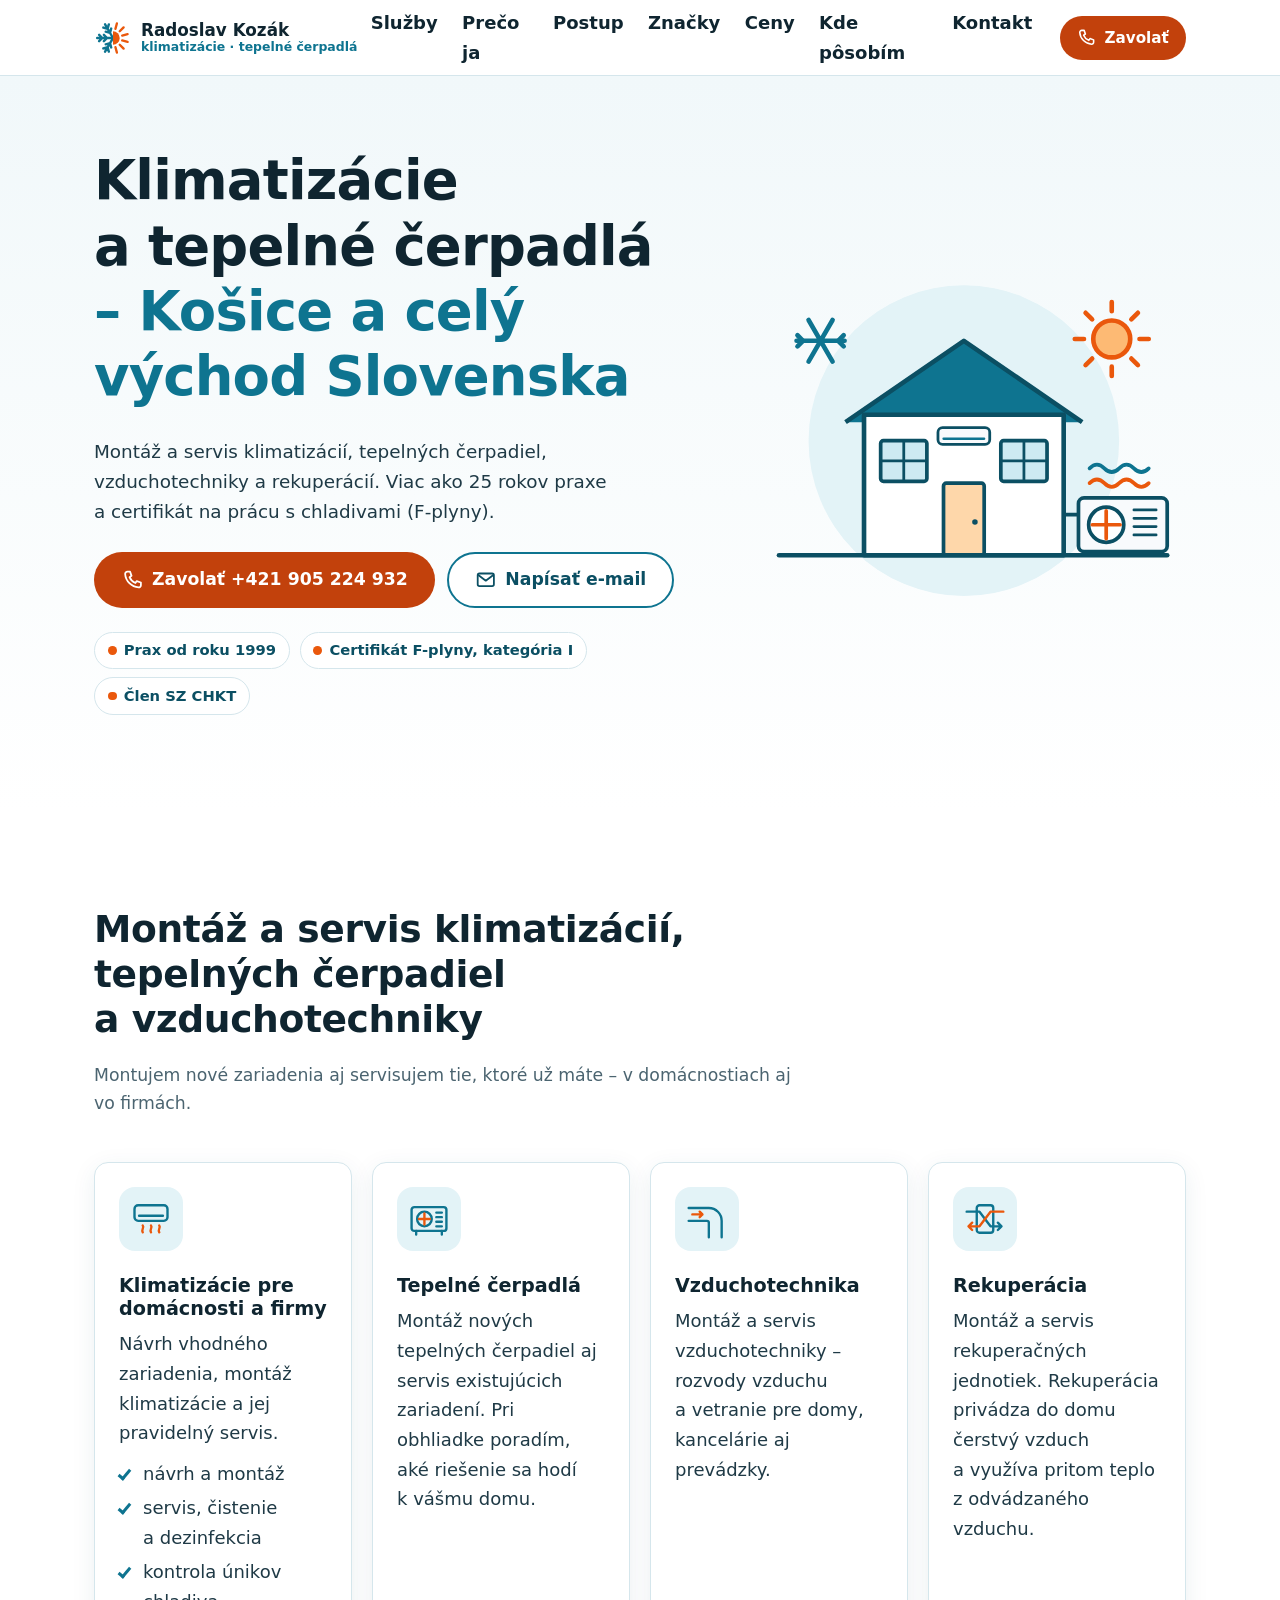
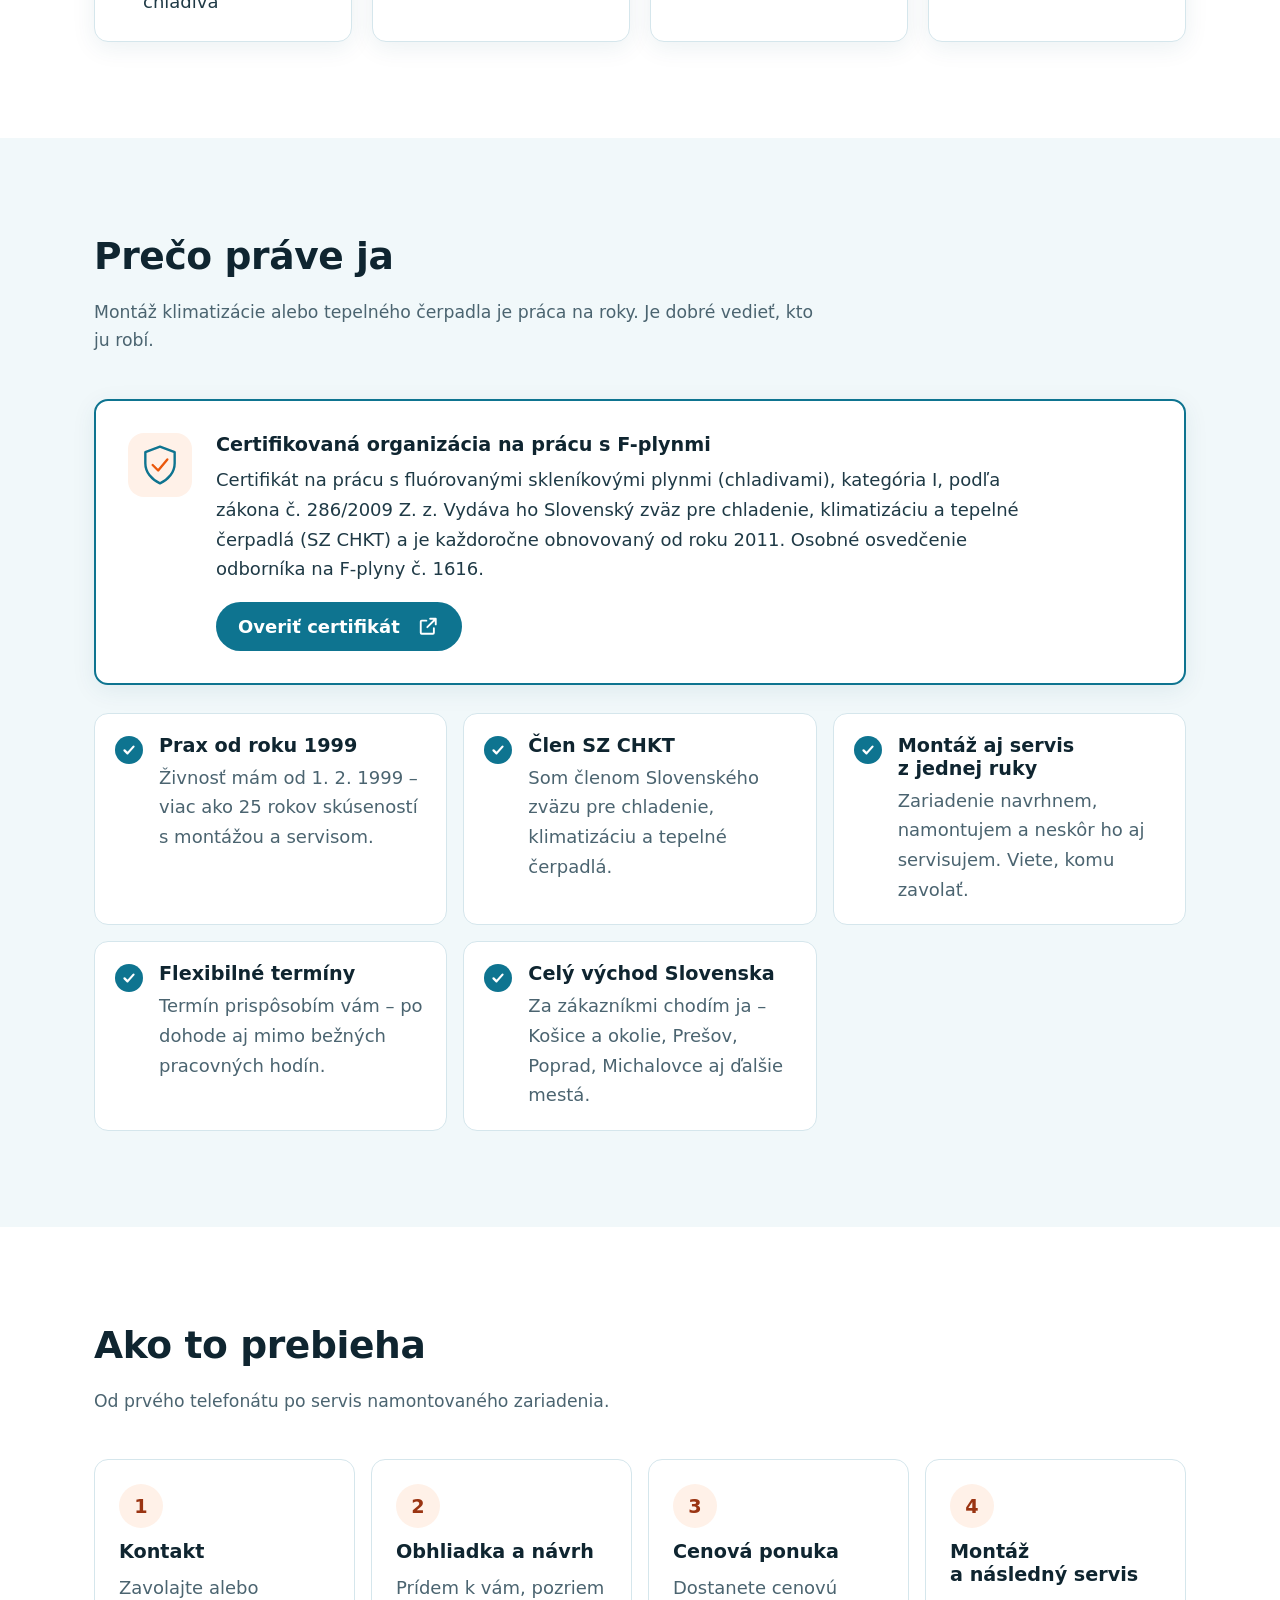
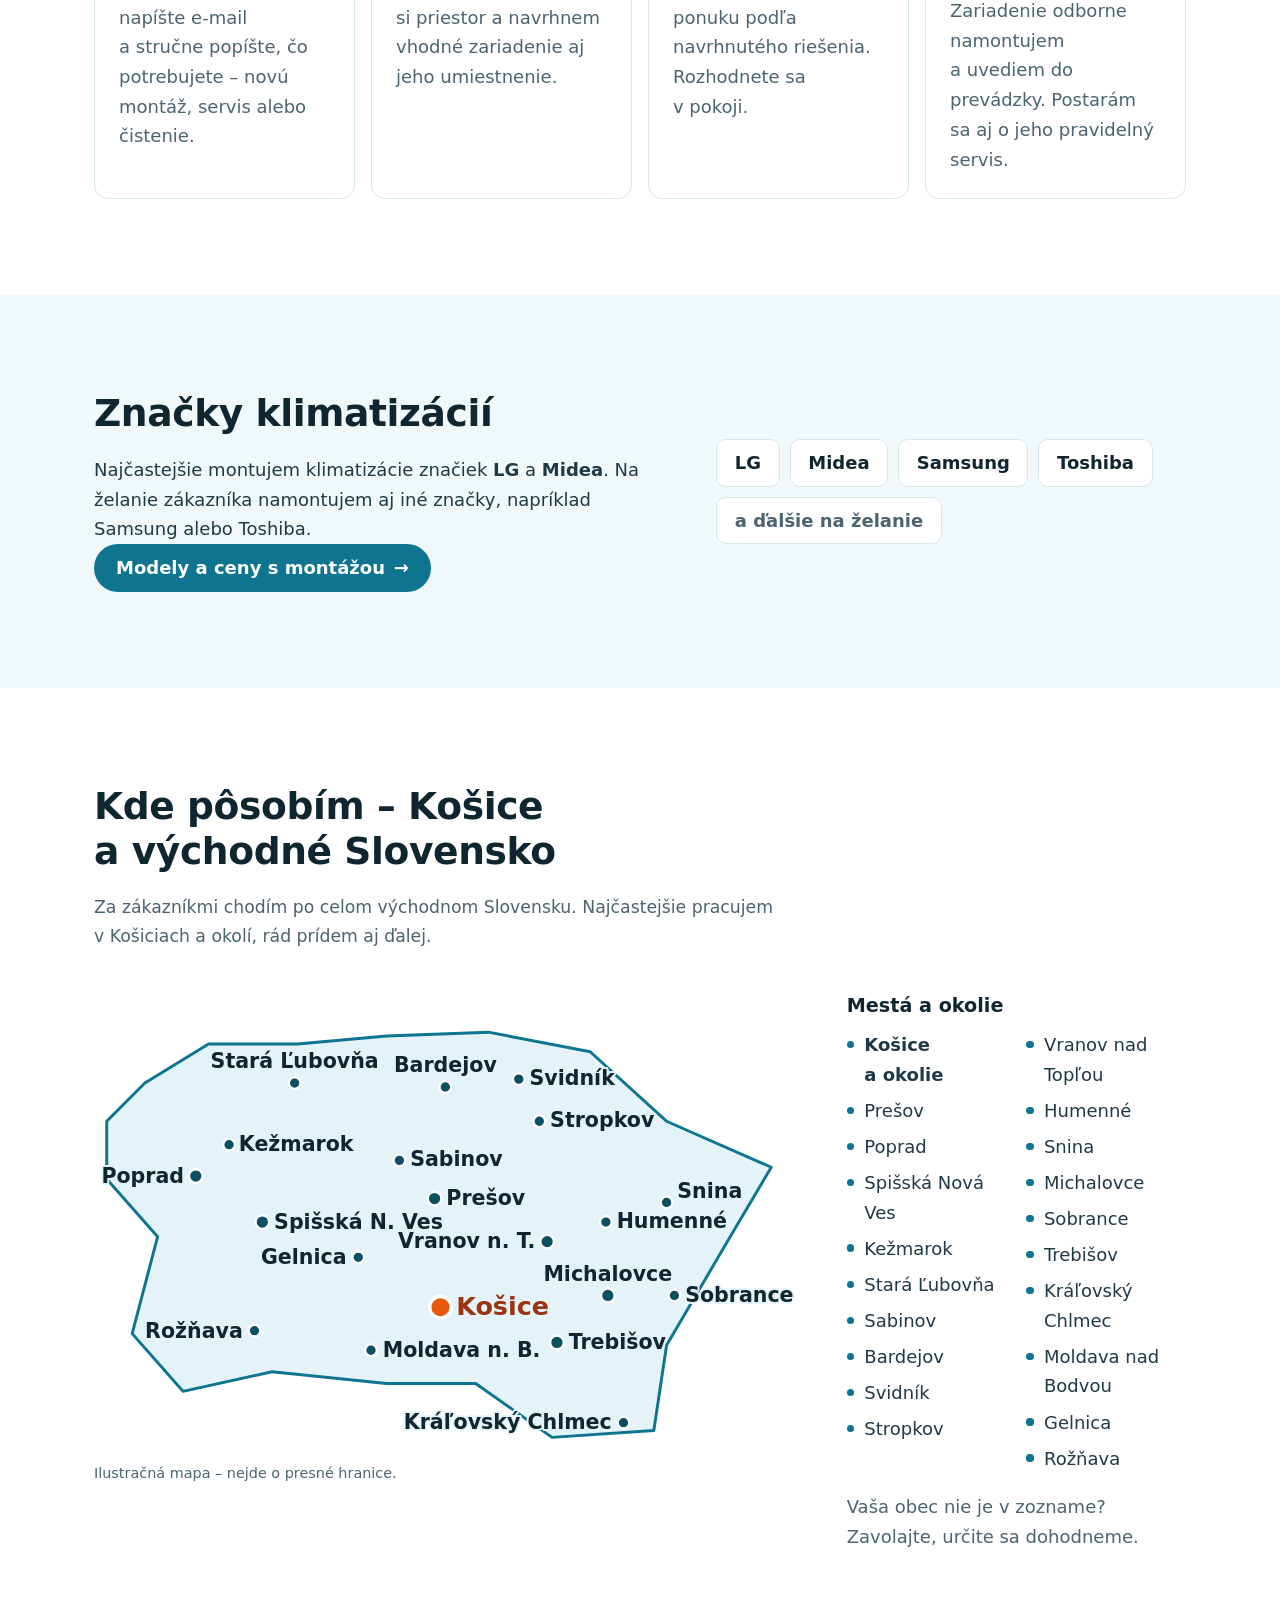
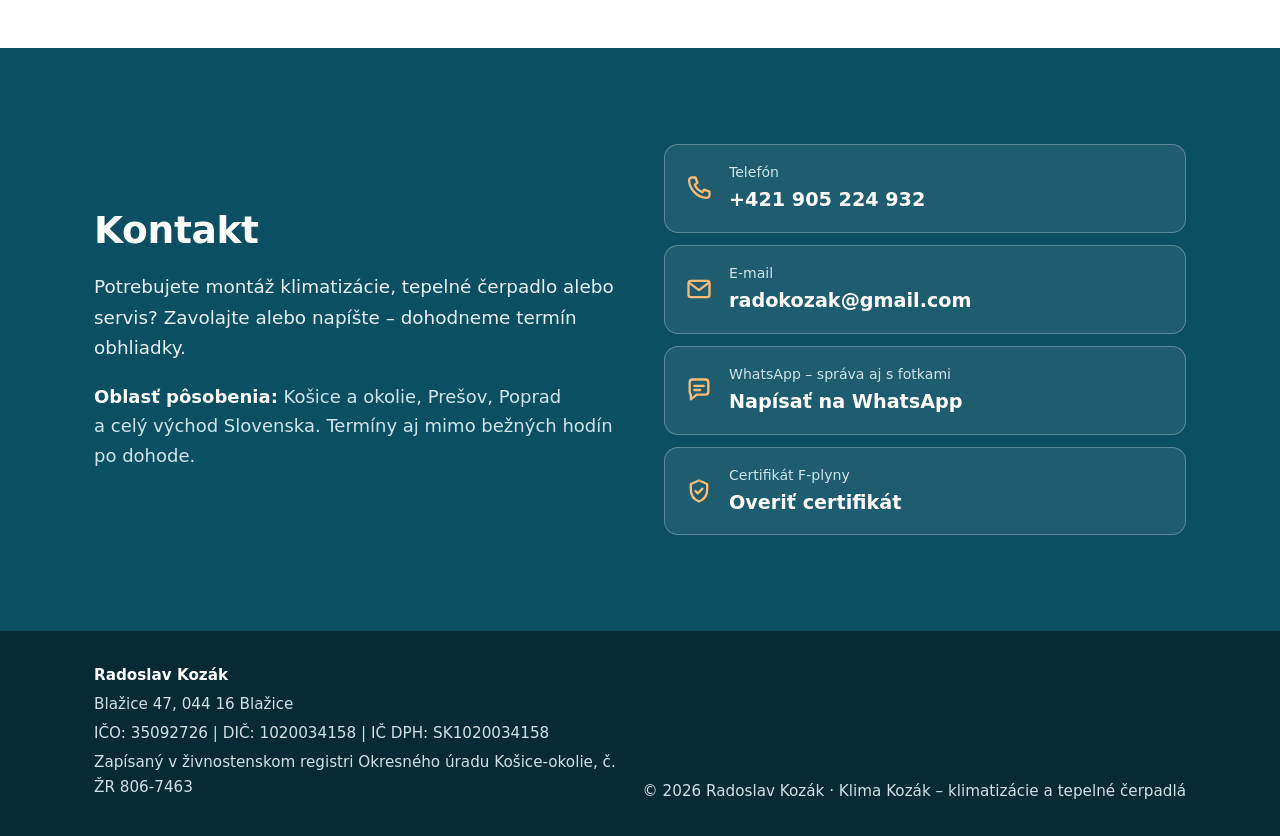
==== commit 3d97b21b: "Kontakt: tlačidlo Napísať na WhatsApp Co-Authored-By: Claude Opus 5.5 <noreply@anthropic.com>" ====
--- a/index.html
+++ b/index.html
@@ -41,9 +41,9 @@
   <meta name="twitter:description" content="Montáž a servis klimatizácií, tepelných čerpadiel, vzduchotechniky a rekuperácií na východnom Slovensku.">
   <meta name="twitter:image" content="https://klimakozak.sk/images/og-image.png">
 
-  <link rel="stylesheet" href="css/style.css">
+  <link rel="stylesheet" href="css/style.css?v=2026-11-21">
   <script>document.documentElement.classList.add('js');</script>
-  <script src="js/main.js" defer></script>
+  <script src="js/main.js?v=2026-11-19" defer></script>
 
   <script type="application/ld+json">
   {
@@ -549,6 +549,12 @@
             </a>
           </li>
           <li>
+            <a class="contact-link" href="https://wa.me/421905224932" target="_blank" rel="noopener">
+              <svg class="icon" viewBox="0 0 24 24" aria-hidden="true" focusable="false"><use href="#i-chat"/></svg>
+              <span><span class="contact-label">WhatsApp – správa aj s&nbsp;fotkami</span> <span class="contact-value">Napísať na WhatsApp</span><span class="visually-hidden"> (otvorí sa v&nbsp;novom okne)</span></span>
+            </a>
+          </li>
+          <li>
             <a class="contact-link" href="https://www.szchkt.org/a/databaza/organizacie/35092726/stranka" target="_blank" rel="noopener">
               <svg class="icon" viewBox="0 0 24 24" aria-hidden="true" focusable="false"><path d="M12 3 19 6v5c0 5-3 8.5-7 10-4-1.5-7-5-7-10V6z"/><path d="m9 12 2 2 4-4"/></svg>
               <span><span class="contact-label">Certifikát F-plyny</span> <span class="contact-value">Overiť certifikát</span><span class="visually-hidden"> (otvorí sa v&nbsp;novom okne)</span></span>
@@ -587,6 +593,10 @@
       <symbol id="i-phone" viewBox="0 0 24 24">
         <path d="M6 3h3l1.6 4.6-2.2 1.5a11.5 11.5 0 0 0 6.5 6.5l1.5-2.2L21 15v3a2.5 2.5 0 0 1-2.6 2.5C10.6 20 4 13.4 3.5 5.6A2.5 2.5 0 0 1 6 3z"/>
       </symbol>
+      <symbol id="i-chat" viewBox="0 0 24 24">
+        <path d="M4 5.5A2.5 2.5 0 0 1 6.5 3h11A2.5 2.5 0 0 1 20 5.5v8a2.5 2.5 0 0 1-2.5 2.5H10l-5 4v-4.3A2.5 2.5 0 0 1 4 13.5z"/>
+        <path d="M8 8.5h8M8 12h5"/>
+      </symbol>
       <symbol id="i-mail" viewBox="0 0 24 24">
         <rect x="3" y="5" width="18" height="14" rx="2"/>
         <path d="m4 7 8 6 8-6"/>
--- a/css/style.css
+++ b/css/style.css
@@ -638,6 +638,7 @@
 .models-note { margin: 24px 0 0; color: var(--c-muted); max-width: 52rem; }
 
 @media (min-width: 640px) { .models { grid-template-columns: repeat(2, 1fr); } }
+@media (min-width: 1080px) { .models-6 { grid-template-columns: repeat(3, 1fr); } }
 
 .install-grid { display: grid; gap: 20px; }
 .install-box { padding: 24px; background: #fff; border: 1px solid var(--c-line); border-radius: var(--radius); }
